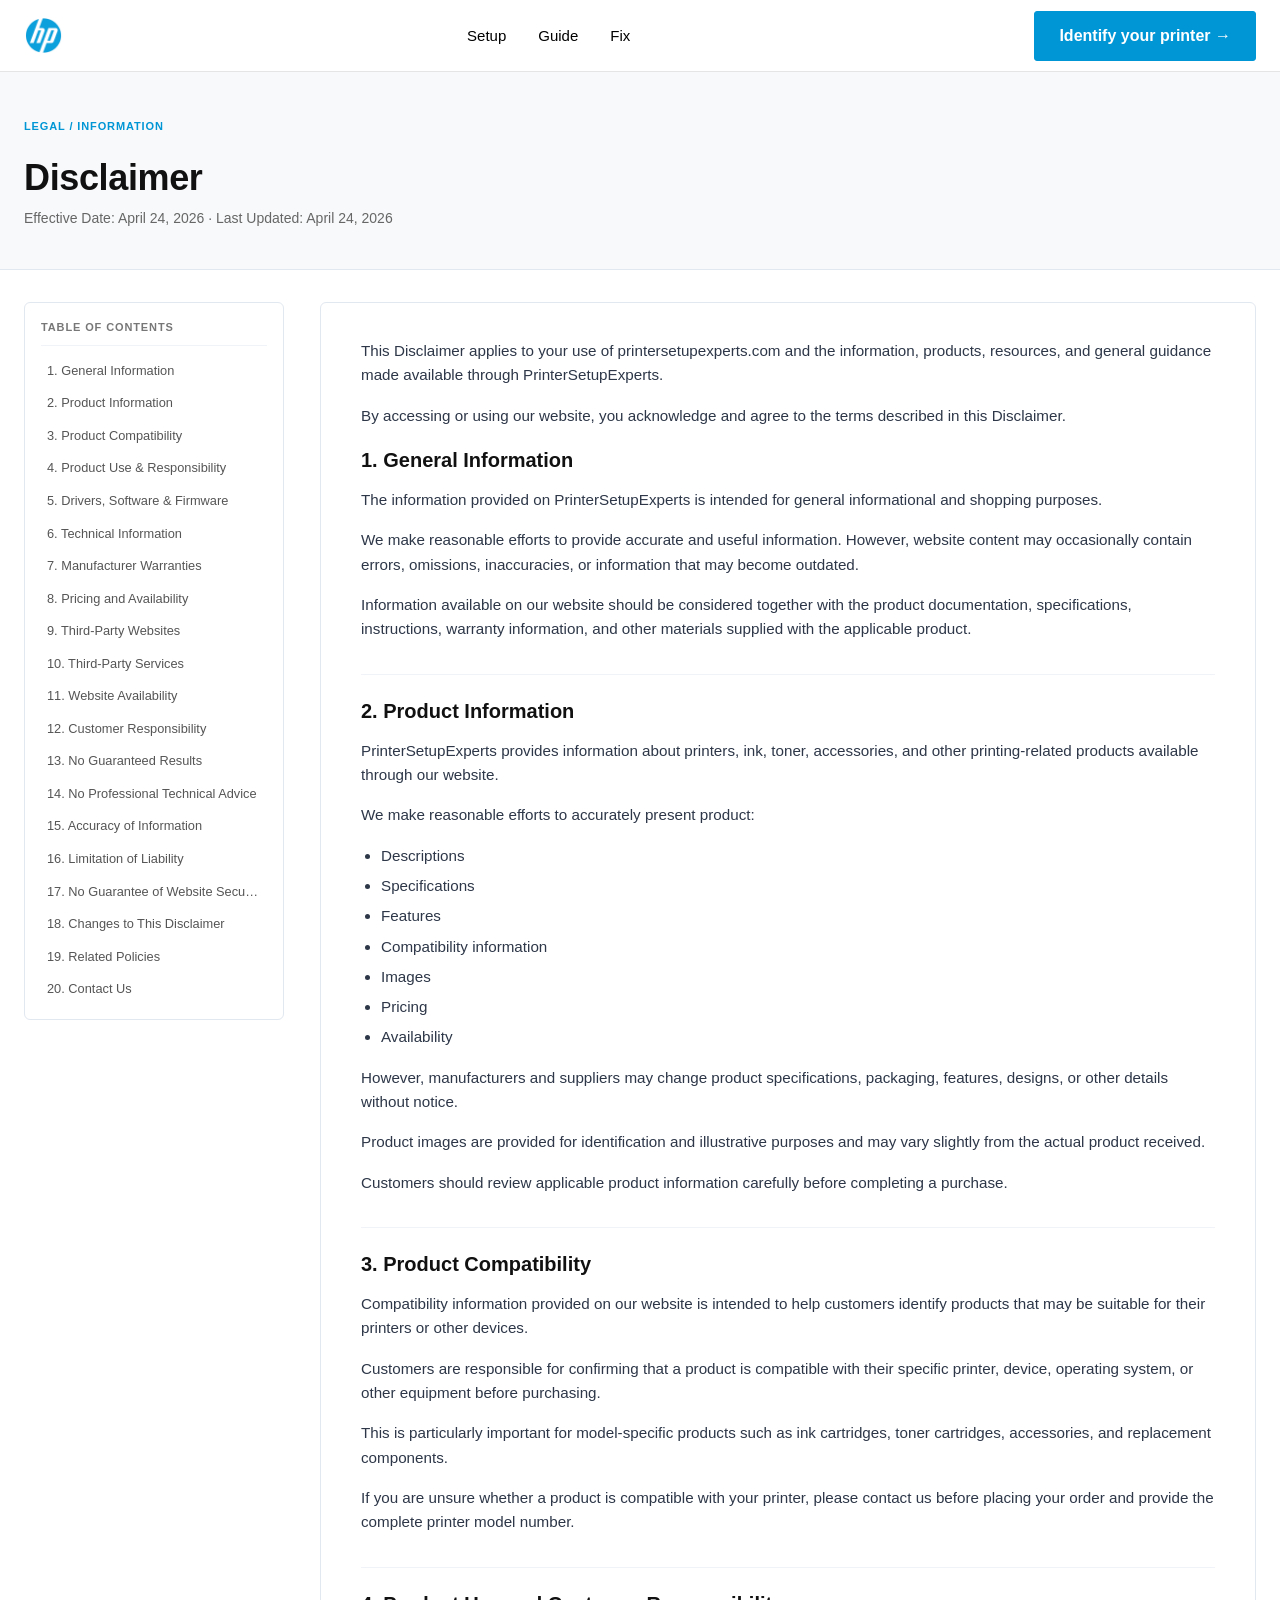
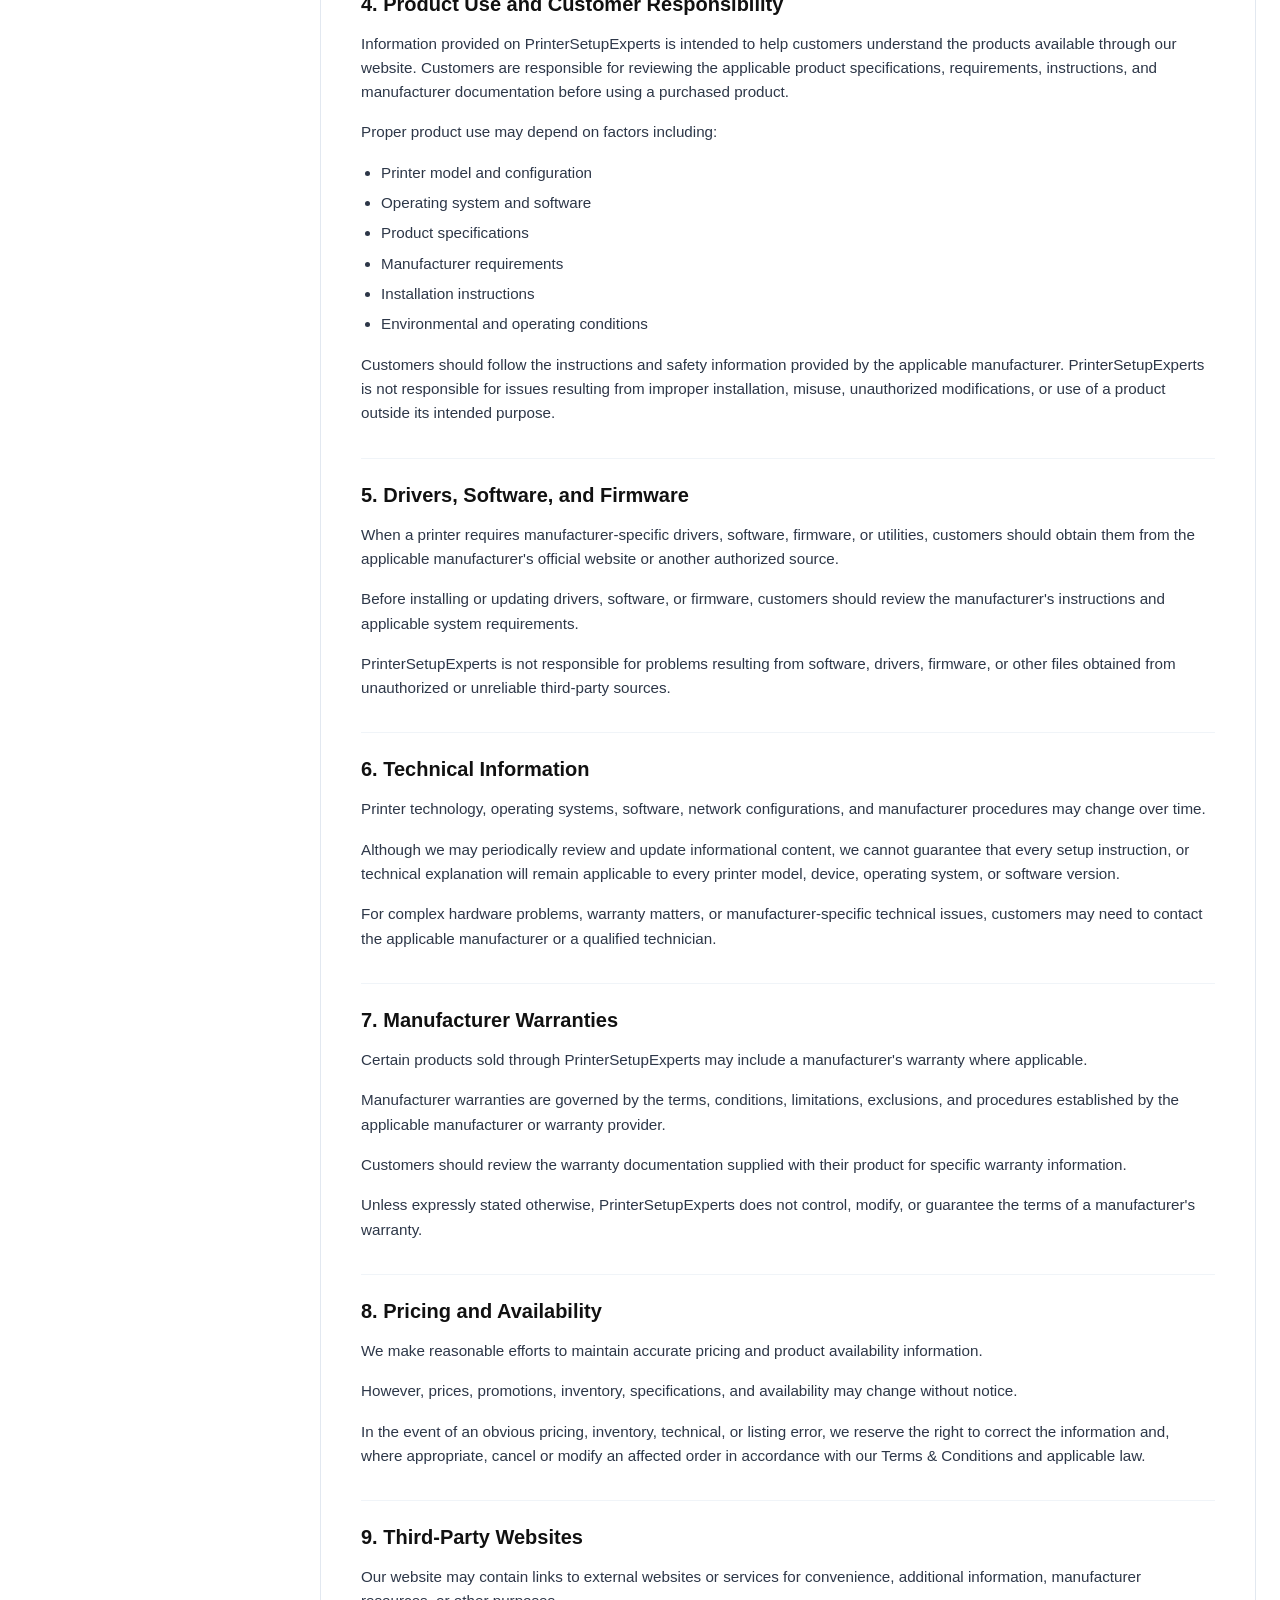
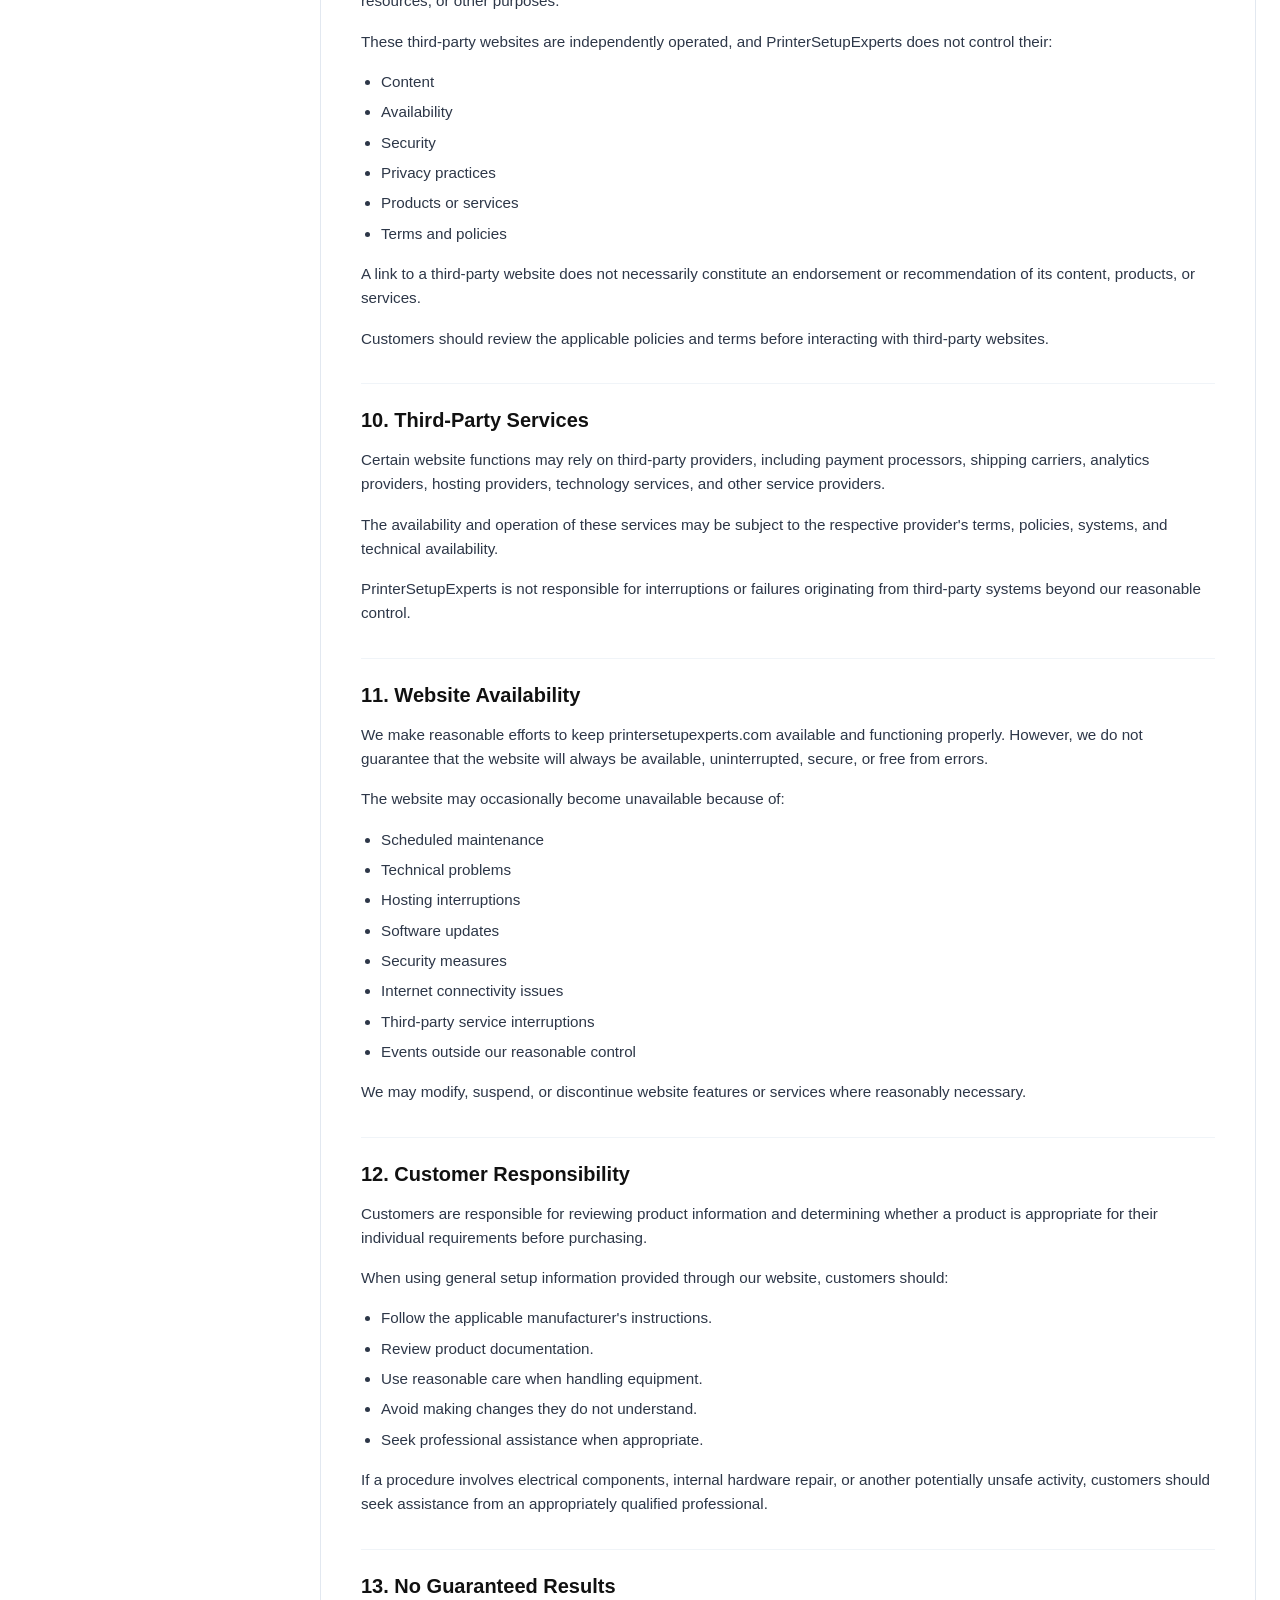
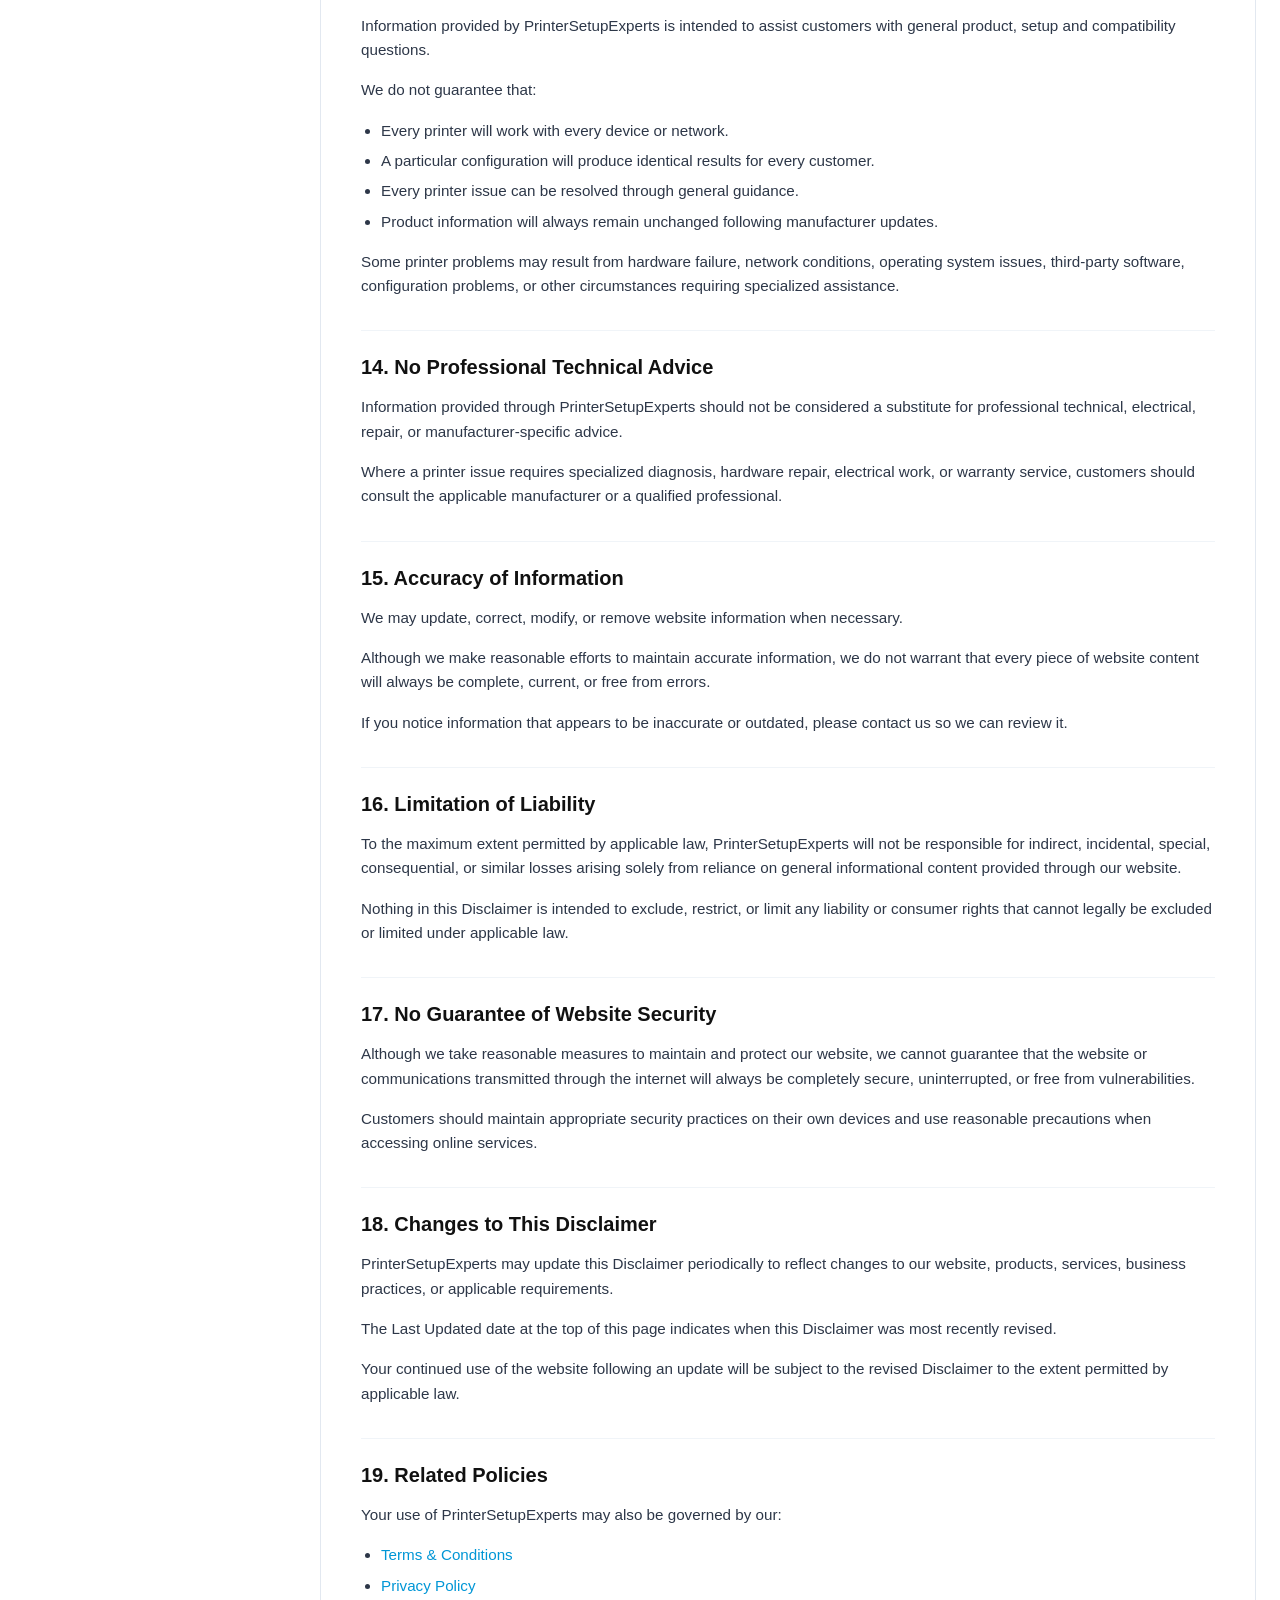
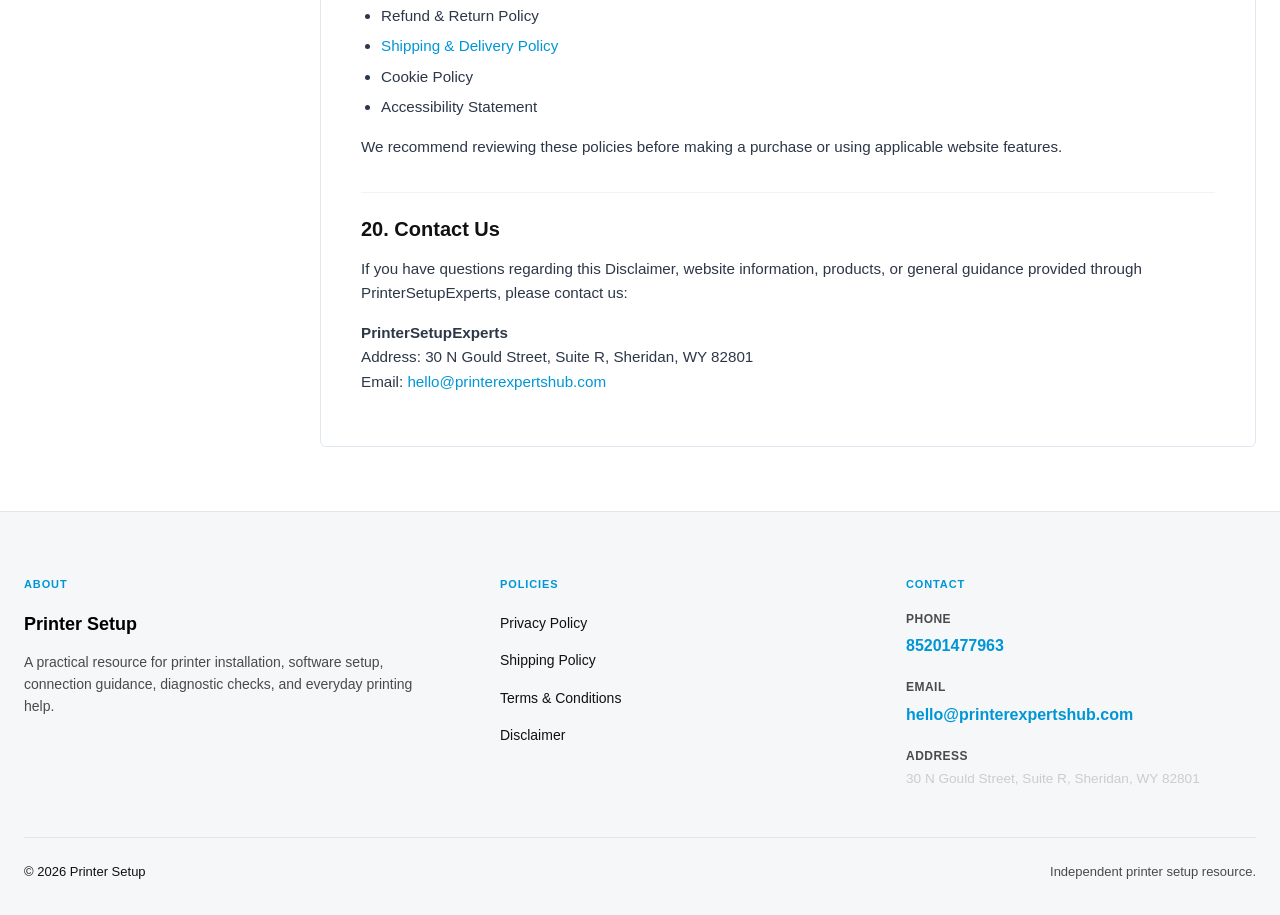
==== disclaimer.html @ cdb3236e "Update website pages and UI" ====
<!DOCTYPE html>
<html lang="en">
<head>
  <meta charset="UTF-8">
  <meta name="viewport" content="width=device-width, initial-scale=1.0">
  <title>Disclaimer | Printer Setup</title>
  <meta name="description" content="Disclaimer for PrinterSetupExperts. Information, products, resources, and general guidance terms.">
  <meta name="robots" content="index, follow">
  <!-- Favicon -->
  <link rel="icon" type="image/svg+xml" href="assets/favicon/printer-favicon.svg">
  <link rel="icon" type="image/png" sizes="32x32" href="assets/favicon/printer-favicon-32.png">
  <link rel="apple-touch-icon" sizes="180x180" href="assets/favicon/printer-favicon-180.png">
  <link rel="stylesheet" href="css/style.css">
  <style>
    .policy-layout-grid {
      display: grid;
      grid-template-columns: 260px 1fr;
      gap: 36px;
      align-items: start;
      padding: 32px 0 64px 0;
    }
    .policy-sidebar {
      position: sticky;
      top: 90px;
      background: #FFFFFF;
      border: 1px solid #E2E8F0;
      border-radius: 6px;
      padding: 16px;
      max-height: calc(100vh - 120px);
      overflow-y: auto;
    }
    .toc-title {
      font-size: 11px;
      font-weight: 700;
      letter-spacing: 0.08em;
      text-transform: uppercase;
      color: #777777;
      margin: 0 0 12px 0;
      padding-bottom: 8px;
      border-bottom: 1px solid #F0F4F8;
    }
    .toc-list {
      list-style: none;
      padding: 0;
      margin: 0;
      display: flex;
      flex-direction: column;
      gap: 6px;
    }
    .toc-link {
      font-size: 0.8rem;
      color: #555555;
      text-decoration: none;
      display: block;
      padding: 4px 6px;
      border-radius: 4px;
      transition: all 0.2s ease;
      white-space: nowrap;
      overflow: hidden;
      text-overflow: ellipsis;
    }
    .toc-link:hover {
      color: var(--color-blue);
      background: #F7F9FA;
    }
    .policy-content-body {
      background: #FFFFFF;
      border: 1px solid #E2E8F0;
      border-radius: 6px;
      padding: 36px 40px;
      line-height: 1.6;
      color: #2D3748;
    }
    .policy-content-body h2 {
      font-size: 1.25rem;
      font-weight: 700;
      color: #111111;
      margin: 32px 0 12px 0;
      padding-top: 20px;
      border-top: 1px solid #F0F4F8;
    }
    .policy-content-body h2:first-of-type {
      margin-top: 0;
      padding-top: 0;
      border-top: none;
    }
    .policy-content-body p {
      margin: 0 0 16px 0;
      font-size: 0.95rem;
    }
    .policy-content-body ul {
      margin: 0 0 16px 0;
      padding-left: 20px;
    }
    .policy-content-body li {
      margin-bottom: 6px;
      font-size: 0.95rem;
    }
    @media (max-width: 860px) {
      .policy-layout-grid {
        grid-template-columns: 1fr;
      }
      .policy-sidebar {
        display: none;
      }
      .policy-content-body {
        padding: 24px;
      }
    }
  </style>
</head>
<body>

  <!-- GLOBAL HEADER -->
  <header class="site-header" id="site-header">
    <div class="container header-container">
      <a href="index.html" class="brand-logo" aria-label="Printer Setup Portal Home">
        <img src="assets/logo.png" alt="Printer Setup Logo" class="brand-logo-img">
      </a>

      <nav class="nav-desktop" aria-label="Primary Navigation">
        <a href="identify-printer.html" class="nav-link">Setup</a>
        <a href="index.html#setup-guide" class="nav-link">Guide</a>
        <a href="index.html#fix-guide" class="nav-link">Fix</a>
      </nav>

      <div class="header-actions">
        <a href="identify-printer.html" class="btn btn-primary header-cta-desktop">Identify your printer &rarr;</a>
        <button class="mobile-toggle" aria-label="Toggle Navigation Menu" aria-expanded="false" aria-controls="mobile-nav-menu">
          <svg width="24" height="24" viewBox="0 0 24 24" fill="none" stroke="currentColor" stroke-width="2" stroke-linecap="round" stroke-linejoin="round">
            <line x1="3" y1="12" x2="21" y2="12"></line>
            <line x1="3" y1="6" x2="21" y2="6"></line>
            <line x1="3" y1="18" x2="21" y2="18"></line>
          </svg>
        </button>
      </div>
    </div>

    <div class="mobile-nav" id="mobile-nav-menu">
      <a href="identify-printer.html" class="nav-link">Setup</a>
      <a href="index.html#setup-guide" class="nav-link">Guide</a>
      <a href="index.html#fix-guide" class="nav-link">Fix</a>
      <a href="identify-printer.html" class="btn btn-primary btn-full" style="margin-top: 1rem;">Identify your printer &rarr;</a>
    </div>
  </header>

  <main>
    <section class="policy-hero-section" style="background: #F7F9FA; padding: 40px 0; border-bottom: 1px solid #E2E8F0;">
      <div class="container">
        <span class="policy-eyebrow" style="font-size: 11px; font-weight: 700; letter-spacing: 0.08em; color: var(--color-blue); text-transform: uppercase;">LEGAL / INFORMATION</span>
        <h1 class="policy-page-title" style="font-size: 2.25rem; font-weight: 700; color: #111111; margin: 8px 0;">Disclaimer</h1>
        <div style="font-size: 0.875rem; color: #666666;">
          <span>Effective Date: April 24, 2026</span> &middot; <span>Last Updated: April 24, 2026</span>
        </div>
      </div>
    </section>

    <div class="container policy-layout-grid">
      
      <!-- TABLE OF CONTENTS -->
      <aside class="policy-sidebar">
        <div class="toc-title">Table of Contents</div>
        <ul class="toc-list">
          <li><a href="#section-1" class="toc-link">1. General Information</a></li>
          <li><a href="#section-2" class="toc-link">2. Product Information</a></li>
          <li><a href="#section-3" class="toc-link">3. Product Compatibility</a></li>
          <li><a href="#section-4" class="toc-link">4. Product Use &amp; Responsibility</a></li>
          <li><a href="#section-5" class="toc-link">5. Drivers, Software &amp; Firmware</a></li>
          <li><a href="#section-6" class="toc-link">6. Technical Information</a></li>
          <li><a href="#section-7" class="toc-link">7. Manufacturer Warranties</a></li>
          <li><a href="#section-8" class="toc-link">8. Pricing and Availability</a></li>
          <li><a href="#section-9" class="toc-link">9. Third-Party Websites</a></li>
          <li><a href="#section-10" class="toc-link">10. Third-Party Services</a></li>
          <li><a href="#section-11" class="toc-link">11. Website Availability</a></li>
          <li><a href="#section-12" class="toc-link">12. Customer Responsibility</a></li>
          <li><a href="#section-13" class="toc-link">13. No Guaranteed Results</a></li>
          <li><a href="#section-14" class="toc-link">14. No Professional Technical Advice</a></li>
          <li><a href="#section-15" class="toc-link">15. Accuracy of Information</a></li>
          <li><a href="#section-16" class="toc-link">16. Limitation of Liability</a></li>
          <li><a href="#section-17" class="toc-link">17. No Guarantee of Website Security</a></li>
          <li><a href="#section-18" class="toc-link">18. Changes to This Disclaimer</a></li>
          <li><a href="#section-19" class="toc-link">19. Related Policies</a></li>
          <li><a href="#section-20" class="toc-link">20. Contact Us</a></li>
        </ul>
      </aside>

      <!-- POLICY CONTENT BODY -->
      <article class="policy-content-body">
        
        <p>This Disclaimer applies to your use of printersetupexperts.com and the information, products, resources, and general guidance made available through PrinterSetupExperts.</p>
        <p>By accessing or using our website, you acknowledge and agree to the terms described in this Disclaimer.</p>

        <h2 id="section-1">1. General Information</h2>
        <p>The information provided on PrinterSetupExperts is intended for general informational and shopping purposes.</p>
        <p>We make reasonable efforts to provide accurate and useful information. However, website content may occasionally contain errors, omissions, inaccuracies, or information that may become outdated.</p>
        <p>Information available on our website should be considered together with the product documentation, specifications, instructions, warranty information, and other materials supplied with the applicable product.</p>

        <h2 id="section-2">2. Product Information</h2>
        <p>PrinterSetupExperts provides information about printers, ink, toner, accessories, and other printing-related products available through our website.</p>
        <p>We make reasonable efforts to accurately present product:</p>
        <ul>
          <li>Descriptions</li>
          <li>Specifications</li>
          <li>Features</li>
          <li>Compatibility information</li>
          <li>Images</li>
          <li>Pricing</li>
          <li>Availability</li>
        </ul>
        <p>However, manufacturers and suppliers may change product specifications, packaging, features, designs, or other details without notice.</p>
        <p>Product images are provided for identification and illustrative purposes and may vary slightly from the actual product received.</p>
        <p>Customers should review applicable product information carefully before completing a purchase.</p>

        <h2 id="section-3">3. Product Compatibility</h2>
        <p>Compatibility information provided on our website is intended to help customers identify products that may be suitable for their printers or other devices.</p>
        <p>Customers are responsible for confirming that a product is compatible with their specific printer, device, operating system, or other equipment before purchasing.</p>
        <p>This is particularly important for model-specific products such as ink cartridges, toner cartridges, accessories, and replacement components.</p>
        <p>If you are unsure whether a product is compatible with your printer, please contact us before placing your order and provide the complete printer model number.</p>

        <h2 id="section-4">4. Product Use and Customer Responsibility</h2>
        <p>Information provided on PrinterSetupExperts is intended to help customers understand the products available through our website. Customers are responsible for reviewing the applicable product specifications, requirements, instructions, and manufacturer documentation before using a purchased product.</p>
        <p>Proper product use may depend on factors including:</p>
        <ul>
          <li>Printer model and configuration</li>
          <li>Operating system and software</li>
          <li>Product specifications</li>
          <li>Manufacturer requirements</li>
          <li>Installation instructions</li>
          <li>Environmental and operating conditions</li>
        </ul>
        <p>Customers should follow the instructions and safety information provided by the applicable manufacturer. PrinterSetupExperts is not responsible for issues resulting from improper installation, misuse, unauthorized modifications, or use of a product outside its intended purpose.</p>

        <h2 id="section-5">5. Drivers, Software, and Firmware</h2>
        <p>When a printer requires manufacturer-specific drivers, software, firmware, or utilities, customers should obtain them from the applicable manufacturer's official website or another authorized source.</p>
        <p>Before installing or updating drivers, software, or firmware, customers should review the manufacturer's instructions and applicable system requirements.</p>
        <p>PrinterSetupExperts is not responsible for problems resulting from software, drivers, firmware, or other files obtained from unauthorized or unreliable third-party sources.</p>

        <h2 id="section-6">6. Technical Information</h2>
        <p>Printer technology, operating systems, software, network configurations, and manufacturer procedures may change over time.</p>
        <p>Although we may periodically review and update informational content, we cannot guarantee that every setup instruction, or technical explanation will remain applicable to every printer model, device, operating system, or software version.</p>
        <p>For complex hardware problems, warranty matters, or manufacturer-specific technical issues, customers may need to contact the applicable manufacturer or a qualified technician.</p>

        <h2 id="section-7">7. Manufacturer Warranties</h2>
        <p>Certain products sold through PrinterSetupExperts may include a manufacturer's warranty where applicable.</p>
        <p>Manufacturer warranties are governed by the terms, conditions, limitations, exclusions, and procedures established by the applicable manufacturer or warranty provider.</p>
        <p>Customers should review the warranty documentation supplied with their product for specific warranty information.</p>
        <p>Unless expressly stated otherwise, PrinterSetupExperts does not control, modify, or guarantee the terms of a manufacturer's warranty.</p>

        <h2 id="section-8">8. Pricing and Availability</h2>
        <p>We make reasonable efforts to maintain accurate pricing and product availability information.</p>
        <p>However, prices, promotions, inventory, specifications, and availability may change without notice.</p>
        <p>In the event of an obvious pricing, inventory, technical, or listing error, we reserve the right to correct the information and, where appropriate, cancel or modify an affected order in accordance with our Terms &amp; Conditions and applicable law.</p>

        <h2 id="section-9">9. Third-Party Websites</h2>
        <p>Our website may contain links to external websites or services for convenience, additional information, manufacturer resources, or other purposes.</p>
        <p>These third-party websites are independently operated, and PrinterSetupExperts does not control their:</p>
        <ul>
          <li>Content</li>
          <li>Availability</li>
          <li>Security</li>
          <li>Privacy practices</li>
          <li>Products or services</li>
          <li>Terms and policies</li>
        </ul>
        <p>A link to a third-party website does not necessarily constitute an endorsement or recommendation of its content, products, or services.</p>
        <p>Customers should review the applicable policies and terms before interacting with third-party websites.</p>

        <h2 id="section-10">10. Third-Party Services</h2>
        <p>Certain website functions may rely on third-party providers, including payment processors, shipping carriers, analytics providers, hosting providers, technology services, and other service providers.</p>
        <p>The availability and operation of these services may be subject to the respective provider's terms, policies, systems, and technical availability.</p>
        <p>PrinterSetupExperts is not responsible for interruptions or failures originating from third-party systems beyond our reasonable control.</p>

        <h2 id="section-11">11. Website Availability</h2>
        <p>We make reasonable efforts to keep printersetupexperts.com available and functioning properly. However, we do not guarantee that the website will always be available, uninterrupted, secure, or free from errors.</p>
        <p>The website may occasionally become unavailable because of:</p>
        <ul>
          <li>Scheduled maintenance</li>
          <li>Technical problems</li>
          <li>Hosting interruptions</li>
          <li>Software updates</li>
          <li>Security measures</li>
          <li>Internet connectivity issues</li>
          <li>Third-party service interruptions</li>
          <li>Events outside our reasonable control</li>
        </ul>
        <p>We may modify, suspend, or discontinue website features or services where reasonably necessary.</p>

        <h2 id="section-12">12. Customer Responsibility</h2>
        <p>Customers are responsible for reviewing product information and determining whether a product is appropriate for their individual requirements before purchasing.</p>
        <p>When using general setup information provided through our website, customers should:</p>
        <ul>
          <li>Follow the applicable manufacturer's instructions.</li>
          <li>Review product documentation.</li>
          <li>Use reasonable care when handling equipment.</li>
          <li>Avoid making changes they do not understand.</li>
          <li>Seek professional assistance when appropriate.</li>
        </ul>
        <p>If a procedure involves electrical components, internal hardware repair, or another potentially unsafe activity, customers should seek assistance from an appropriately qualified professional.</p>

        <h2 id="section-13">13. No Guaranteed Results</h2>
        <p>Information provided by PrinterSetupExperts is intended to assist customers with general product, setup and compatibility questions.</p>
        <p>We do not guarantee that:</p>
        <ul>
          <li>Every printer will work with every device or network.</li>
          <li>A particular configuration will produce identical results for every customer.</li>
          <li>Every printer issue can be resolved through general guidance.</li>
          <li>Product information will always remain unchanged following manufacturer updates.</li>
        </ul>
        <p>Some printer problems may result from hardware failure, network conditions, operating system issues, third-party software, configuration problems, or other circumstances requiring specialized assistance.</p>

        <h2 id="section-14">14. No Professional Technical Advice</h2>
        <p>Information provided through PrinterSetupExperts should not be considered a substitute for professional technical, electrical, repair, or manufacturer-specific advice.</p>
        <p>Where a printer issue requires specialized diagnosis, hardware repair, electrical work, or warranty service, customers should consult the applicable manufacturer or a qualified professional.</p>

        <h2 id="section-15">15. Accuracy of Information</h2>
        <p>We may update, correct, modify, or remove website information when necessary.</p>
        <p>Although we make reasonable efforts to maintain accurate information, we do not warrant that every piece of website content will always be complete, current, or free from errors.</p>
        <p>If you notice information that appears to be inaccurate or outdated, please contact us so we can review it.</p>

        <h2 id="section-16">16. Limitation of Liability</h2>
        <p>To the maximum extent permitted by applicable law, PrinterSetupExperts will not be responsible for indirect, incidental, special, consequential, or similar losses arising solely from reliance on general informational content provided through our website.</p>
        <p>Nothing in this Disclaimer is intended to exclude, restrict, or limit any liability or consumer rights that cannot legally be excluded or limited under applicable law.</p>

        <h2 id="section-17">17. No Guarantee of Website Security</h2>
        <p>Although we take reasonable measures to maintain and protect our website, we cannot guarantee that the website or communications transmitted through the internet will always be completely secure, uninterrupted, or free from vulnerabilities.</p>
        <p>Customers should maintain appropriate security practices on their own devices and use reasonable precautions when accessing online services.</p>

        <h2 id="section-18">18. Changes to This Disclaimer</h2>
        <p>PrinterSetupExperts may update this Disclaimer periodically to reflect changes to our website, products, services, business practices, or applicable requirements.</p>
        <p>The Last Updated date at the top of this page indicates when this Disclaimer was most recently revised.</p>
        <p>Your continued use of the website following an update will be subject to the revised Disclaimer to the extent permitted by applicable law.</p>

        <h2 id="section-19">19. Related Policies</h2>
        <p>Your use of PrinterSetupExperts may also be governed by our:</p>
        <ul>
          <li><a href="terms-and-conditions.html">Terms &amp; Conditions</a></li>
          <li><a href="privacy-policy.html">Privacy Policy</a></li>
          <li>Refund &amp; Return Policy</li>
          <li><a href="shipping-policy.html">Shipping &amp; Delivery Policy</a></li>
          <li>Cookie Policy</li>
          <li>Accessibility Statement</li>
        </ul>
        <p>We recommend reviewing these policies before making a purchase or using applicable website features.</p>

        <h2 id="section-20">20. Contact Us</h2>
        <p>If you have questions regarding this Disclaimer, website information, products, or general guidance provided through PrinterSetupExperts, please contact us:</p>
        <p>
          <strong>PrinterSetupExperts</strong><br>
          Address: 30 N Gould Street, Suite R, Sheridan, WY 82801<br>
          Email: <a href="mailto:hello@printerexpertshub.com" style="color: var(--color-blue);">hello@printerexpertshub.com</a>
        </p>

      </article>

    </div>
  </main>

  <!-- SITE FOOTER -->
  <footer class="site-footer">
    <div class="container">
      <div class="footer-columns-grid">
        <div class="footer-col">
          <span class="footer-col-eyebrow">ABOUT</span>
          <h3 class="footer-col-title">Printer Setup</h3>
          <p class="footer-about-text">A practical resource for printer installation, software setup, connection guidance, diagnostic checks, and everyday printing help.</p>
        </div>

        <div class="footer-col">
          <span class="footer-col-eyebrow">POLICIES</span>
          <ul class="footer-links-list">
            <li><a href="privacy-policy.html">Privacy Policy</a></li>
            <li><a href="shipping-policy.html">Shipping Policy</a></li>
            <li><a href="terms-and-conditions.html">Terms &amp; Conditions</a></li>
            <li><a href="disclaimer.html">Disclaimer</a></li>
          </ul>
        </div>

        <div class="footer-col">
          <span class="footer-col-eyebrow">CONTACT</span>
          <div class="footer-contact-block">
            <div class="footer-contact-item">
              <span class="contact-label">Phone</span>
              <a href="tel:85201477963" class="contact-value-link">85201477963</a>
            </div>
            <div class="footer-contact-item" style="margin-top: 8px;">
              <span class="contact-label">Email</span>
              <a href="mailto:hello@printerexpertshub.com" class="contact-value-link">hello@printerexpertshub.com</a>
            </div>
            <div class="footer-contact-item" style="margin-top: 8px;">
              <span class="contact-label">Address</span>
              <span class="contact-value-text" style="font-size: 0.85rem; color: #CCCCCC; display: block; line-height: 1.35;">30 N Gould Street, Suite R, Sheridan, WY 82801</span>
            </div>
          </div>
        </div>
      </div>

      <div class="footer-bottom-bar">
        <div class="footer-copy-text">&copy; 2026 Printer Setup</div>
        <div class="footer-meta-text">Independent printer setup resource.</div>
      </div>
    </div>
  </footer>

  <script src="js/site-config.js"></script>
  <script src="js/main.js"></script>
</body>
</html>
---- css/style.css ----
/* ==========================================================================
   HP-INSPIRED PRINTER SETUP EXPERIENCE — GLOBAL STYLESHEET
   Brand Palette: Electric Blue (#0096D6), Black (#000000), White (#FFFFFF), 
   Neutral (#F5F7F8), Text (#111111), Secondary Text (#4A4A4A), Border (#E5E5E5)
   Red Fix Palette: #FFF7F7 Background, #D32F2F Text/Accent, #FEE2E2 Border
   Typography: Forma DJR UI / Helvetica Neue / Arial
   ========================================================================== */

:root {
  /* Brand Palette */
  --color-blue: #0096D6;
  --color-blue-hover: #0077B5;
  --color-black: #000000;
  --color-white: #FFFFFF;
  --color-neutral: #F5F7F8;
  --color-text: #111111;
  --color-text-secondary: #4A4A4A;
  --color-border: #E5E5E5;

  /* Red Fix Accent */
  --color-red-bg: #FFF7F7;
  --color-red-accent: #D32F2F;
  --color-red-border: #FEE2E2;

  /* Spacing Scale */
  --space-4: 4px;
  --space-8: 8px;
  --space-12: 12px;
  --space-16: 16px;
  --space-20: 20px;
  --space-24: 24px;
  --space-32: 32px;
  --space-48: 48px;
  --space-64: 64px;
  --space-80: 80px;
  --space-96: 96px;

  /* Typography Stack */
  --font-family: "Forma DJR UI", "Helvetica Neue", Arial, sans-serif;
  --font-size-xs: 13px;
  --font-size-sm: 15px;
  --font-size-base: 16px;
  --font-size-lg: 18px;
  --font-size-xl: 22px;
  --font-size-2xl: 28px;
  --font-size-3xl: 40px;

  /* Geometry */
  --radius-subtle: 3px;
  --radius-card: 4px;

  /* Transitions */
  --transition-fast: 150ms ease-in-out;
  --transition-normal: 250ms ease-in-out;
}

/* ==========================================================================
   1. GLOBAL RESET & BASE STYLES
   ========================================================================== */

*,
*::before,
*::after {
  box-sizing: border-box;
  margin: 0;
  padding: 0;
}

html {
  width: 100%;
  overflow-x: hidden;
  scroll-behavior: smooth;
  font-family: var(--font-family);
  font-size: 16px;
  line-height: 1.6;
  color: var(--color-text);
  background-color: var(--color-white);
  -webkit-text-size-adjust: 100%;
}

body {
  margin: 0;
  width: 100%;
  min-width: 320px;
  min-height: 100vh;
  display: flex;
  flex-direction: column;
  background-color: var(--color-white);
  overflow-x: hidden;
}

main {
  flex: 1 0 auto;
}

img,
svg,
video {
  max-width: 100%;
  height: auto;
}

img {
  display: block;
}

a {
  color: var(--color-blue);
  text-decoration: none;
  transition: color var(--transition-fast);
}

a:hover {
  color: var(--color-blue-hover);
}

button, input, select, textarea {
  font-family: inherit;
  font-size: inherit;
}

/* ==========================================================================
   2. CONTAINER SYSTEM
   ========================================================================== */

.container {
  width: min(100% - 48px, 1400px);
  margin-inline: auto;
}

@media (max-width: 768px) {
  .container {
    width: min(100% - 32px, 1400px);
  }
}

@media (max-width: 480px) {
  .container {
    width: min(100% - 24px, 1400px);
  }
}

/* ==========================================================================
   3. TYPOGRAPHY & UTILITIES
   ========================================================================== */

.eyebrow {
  display: inline-block;
  font-size: var(--font-size-xs);
  font-weight: 700;
  letter-spacing: 0.08em;
  text-transform: uppercase;
  color: var(--color-blue);
  margin-bottom: 16px;
}

.section-title {
  font-size: clamp(1.8rem, 3.5vw, 3rem);
  font-weight: 500;
  color: var(--color-black);
  letter-spacing: -0.01em;
  line-height: 1.2;
  margin-bottom: 12px;
}

.section-subtitle, .section-desc {
  font-size: var(--font-size-lg);
  color: var(--color-text-secondary);
  line-height: 1.6;
  max-width: 640px;
}

.section-padding {
  padding: 80px 0;
}

.section-header {
  margin-bottom: 48px;
}

/* ==========================================================================
   4. BUTTONS SYSTEM (Rectangular 3px)
   ========================================================================== */

.btn {
  display: inline-flex;
  align-items: center;
  justify-content: center;
  gap: 8px;
  height: 50px;
  padding: 0 24px;
  font-size: var(--font-size-base);
  font-weight: 600;
  border-radius: var(--radius-subtle);
  border: 1px solid transparent;
  cursor: pointer;
  transition: all var(--transition-fast);
  white-space: nowrap;
  user-select: none;
  text-decoration: none;
}

.btn-primary {
  background-color: var(--color-blue);
  color: var(--color-white);
  border-color: var(--color-blue);
}

.btn-primary:hover {
  background-color: var(--color-blue-hover);
  border-color: var(--color-blue-hover);
  color: var(--color-white);
}

.btn-secondary {
  background-color: var(--color-white);
  color: var(--color-black);
  border-color: var(--color-black);
}

.btn-secondary:hover {
  background-color: var(--color-neutral);
}

.btn-full {
  width: 100%;
}

.btn:focus-visible {
  outline: 2px solid var(--color-blue);
  outline-offset: 2px;
}

/* ==========================================================================
   5. HEADER (72px Height)
   ========================================================================== */

.site-header {
  position: sticky;
  top: 0;
  z-index: 1000;
  background-color: var(--color-white);
  border-bottom: 1px solid var(--color-border);
  height: 72px;
}

.header-container {
  display: flex;
  align-items: center;
  justify-content: space-between;
  height: 100%;
}

.brand-logo {
  display: flex;
  align-items: center;
  gap: 12px;
  text-decoration: none;
}

.brand-logo-img {
  height: 36px;
  width: auto;
  object-fit: contain;
}

.nav-desktop {
  display: flex;
  align-items: center;
  gap: 32px;
}

.nav-link {
  font-size: var(--font-size-sm);
  font-weight: 500;
  color: var(--color-black);
  padding: 8px 0;
  transition: color var(--transition-fast);
  text-decoration: none;
}

.nav-link:hover, .nav-link.active {
  color: var(--color-blue);
}

.header-actions {
  display: flex;
  align-items: center;
  gap: 16px;
}

.header-cta-desktop {
  display: inline-flex;
}

.mobile-toggle {
  display: none;
  background: none;
  border: none;
  cursor: pointer;
  color: var(--color-black);
  padding: 8px;
}

.mobile-nav {
  display: none;
  position: absolute;
  top: 72px;
  left: 0;
  right: 0;
  background: var(--color-white);
  border-bottom: 1px solid var(--color-border);
  padding: 24px 32px;
  flex-direction: column;
  gap: 16px;
  box-shadow: 0 10px 25px rgba(0, 0, 0, 0.05);
}

.mobile-nav.is-open {
  display: flex;
}

/* ==========================================================================
   6. HERO SECTION
   ========================================================================== */

.hero-section {
  padding: 80px 0 64px 0;
  background-color: var(--color-white);
  position: relative;
  overflow: hidden;
}

.hero-bg-stripe {
  position: absolute;
  top: -20px;
  right: -40px;
  width: 420px;
  height: 130%;
  background: linear-gradient(110deg, rgba(0, 150, 214, 0.14) 0%, rgba(0, 150, 214, 0.02) 100%);
  transform: rotate(-20deg);
  pointer-events: none;
  z-index: 1;
}

.hero-grid {
  display: grid;
  grid-template-columns: minmax(0, 1fr) minmax(0, 1fr);
  gap: 48px;
  align-items: center;
  position: relative;
  z-index: 2;
}

.hero-content {
  min-width: 0;
}

.hero-title {
  font-size: clamp(2.5rem, 4.5vw, 4.2rem);
  font-weight: 500;
  line-height: 1.1;
  color: var(--color-black);
  margin-bottom: 24px;
  letter-spacing: -0.02em;
}

.hero-desc {
  font-size: var(--font-size-lg);
  color: var(--color-text-secondary);
  line-height: 1.6;
  margin-bottom: 32px;
  max-width: 580px;
}

.hero-actions {
  display: flex;
  align-items: center;
  gap: 16px;
  flex-wrap: wrap;
}

.hero-image-box {
  min-width: 0;
  display: flex;
  align-items: center;
  justify-content: center;
}

.hero-printer-frame {
  width: 100%;
  background: var(--color-neutral);
  border: 1px solid var(--color-border);
  border-radius: var(--radius-card);
  padding: 32px;
  display: flex;
  align-items: center;
  justify-content: center;
  overflow: hidden;
}

.hero-printer-img {
  max-width: 100%;
  height: auto;
  object-fit: contain;
  max-height: 380px;
  filter: drop-shadow(0 15px 30px rgba(0, 0, 0, 0.08));
}

/* ==========================================================================
   7. QUICK NAVIGATION STRIP
   ========================================================================== */

.quick-nav-strip {
  background: var(--color-neutral);
  border-top: 1px solid var(--color-border);
  border-bottom: 1px solid var(--color-border);
  padding: 32px 0;
}

.quick-nav-grid {
  display: grid;
  grid-template-columns: repeat(4, minmax(0, 1fr));
  gap: 24px;
}

.quick-nav-item {
  background: var(--color-white);
  border: 1px solid var(--color-border);
  border-radius: var(--radius-card);
  padding: 24px;
  display: flex;
  align-items: flex-start;
  gap: 16px;
  transition: all var(--transition-fast);
  text-decoration: none;
}

.quick-nav-item:hover {
  border-color: var(--color-blue);
  transform: translateY(-2px);
  box-shadow: 0 6px 16px rgba(0, 150, 214, 0.08);
}

.quick-icon {
  width: 28px;
  height: 28px;
  color: var(--color-blue);
  flex-shrink: 0;
}

.quick-text-box h4 {
  font-size: var(--font-size-base);
  font-weight: 600;
  color: var(--color-black);
  margin-bottom: 4px;
}

.quick-text-box p {
  font-size: var(--font-size-xs);
  color: var(--color-text-secondary);
}

.arrow-link {
  color: var(--color-blue);
  transition: transform var(--transition-fast);
  display: inline-block;
}

.quick-nav-item:hover .arrow-link {
  transform: translateX(4px);
}

/* ==========================================================================
   8. SETUP GUIDE / TIMELINE
   ========================================================================== */

.setup-guide-wrapper {
  position: relative;
  margin-top: 48px;
}

.setup-timeline-line {
  position: absolute;
  top: 40px;
  bottom: 40px;
  left: 50%;
  width: 2px;
  background: var(--color-blue);
  transform: translateX(-50%);
  z-index: 1;
}

.setup-step-row {
  display: grid;
  grid-template-columns: minmax(0, 1fr) minmax(0, 1fr);
  gap: 64px;
  align-items: center;
  margin-bottom: 64px;
  position: relative;
  z-index: 2;
}

.setup-step-row:last-child {
  margin-bottom: 0;
}

.step-dot {
  position: absolute;
  left: 50%;
  top: 50%;
  width: 32px;
  height: 32px;
  background: var(--color-blue);
  color: var(--color-white);
  border: 3px solid var(--color-white);
  border-radius: 50%;
  transform: translate(-50%, -50%);
  display: flex;
  align-items: center;
  justify-content: center;
  font-size: 12px;
  font-weight: 700;
  box-shadow: 0 0 0 2px var(--color-blue);
}

.step-content-box {
  min-width: 0;
}

.step-num-large {
  font-size: 32px;
  font-weight: 700;
  color: var(--color-blue);
  line-height: 1;
  margin-bottom: 12px;
  display: block;
}

.step-heading {
  font-size: var(--font-size-xl);
  font-weight: 600;
  color: var(--color-black);
  margin-bottom: 8px;
}

.step-description {
  font-size: var(--font-size-base);
  color: var(--color-text-secondary);
  line-height: 1.6;
  margin-bottom: 16px;
}

.step-action-link {
  font-size: var(--font-size-sm);
  font-weight: 600;
  color: var(--color-blue);
  display: inline-flex;
  align-items: center;
  gap: 4px;
  text-decoration: none;
}

.step-action-link:hover {
  color: var(--color-blue-hover);
}

.step-image-box {
  min-width: 0;
}

.step-img-crop {
  background: var(--color-neutral);
  border: 1px solid var(--color-border);
  border-radius: var(--radius-card);
  padding: 16px;
  display: flex;
  align-items: center;
  justify-content: center;
  min-height: 280px;
  height: 100%;
  overflow: hidden;
}

.step-img-crop img {
  max-width: 100%;
  max-height: 100%;
  object-fit: contain;
}

/* ==========================================================================
   9. 8-STEP FIX GUIDE (Soft Red Accent Theme)
   ========================================================================== */

.fix-section {
  background-color: var(--color-red-bg);
  border-top: 1px solid var(--color-red-border);
  border-bottom: 1px solid var(--color-red-border);
}

.fix-header-row {
  display: grid;
  grid-template-columns: minmax(0, 1fr) minmax(0, 320px);
  gap: 32px;
  align-items: center;
  margin-bottom: 48px;
}

.fix-eyebrow {
  color: var(--color-red-accent);
}

.fix-header-image {
  display: flex;
  justify-content: flex-end;
}

.fix-img-frame {
  background: var(--color-white);
  border: 1px solid var(--color-red-border);
  border-radius: var(--radius-card);
  padding: 16px;
  display: flex;
  align-items: center;
  justify-content: center;
  max-width: 280px;
}

.fix-img-frame img {
  max-height: 140px;
  object-fit: contain;
}

.trouble-grid-8 {
  display: grid;
  grid-template-columns: repeat(4, minmax(0, 1fr));
  gap: 24px;
}

.trouble-item-card {
  background: var(--color-white);
  border: 1px solid var(--color-red-border);
  border-radius: var(--radius-card);
  padding: 24px;
  display: flex;
  flex-direction: column;
  transition: transform var(--transition-fast), border-color var(--transition-fast);
  cursor: pointer;
}

.trouble-item-card:hover {
  border-color: var(--color-red-accent);
  transform: translateY(-2px);
  box-shadow: 0 4px 12px rgba(211, 47, 47, 0.08);
}

.trouble-card-top {
  display: flex;
  align-items: center;
  justify-content: space-between;
  margin-bottom: 16px;
}

.trouble-num {
  font-size: 18px;
  font-weight: 700;
  color: var(--color-red-accent);
}

.trouble-icon-red {
  width: 24px;
  height: 24px;
  color: var(--color-red-accent);
  flex-shrink: 0;
}

.trouble-item-title {
  font-size: var(--font-size-base);
  font-weight: 600;
  color: var(--color-black);
  margin-bottom: 8px;
}

.trouble-item-desc {
  font-size: var(--font-size-xs);
  color: var(--color-text-secondary);
  line-height: 1.5;
}

/* ==========================================================================
   10. INSTALLATION SECTION
   ========================================================================== */

.install-section-grid {
  display: grid;
  grid-template-columns: minmax(0, 1fr) minmax(0, 1fr);
  gap: 64px;
  align-items: center;
}

.install-visual-box {
  min-width: 0;
}

.install-printer-frame {
  background: var(--color-neutral);
  border: 1px solid var(--color-border);
  border-radius: var(--radius-card);
  padding: 32px;
  display: flex;
  align-items: center;
  justify-content: center;
}

.install-printer-frame img {
  max-width: 100%;
  max-height: 320px;
  object-fit: contain;
}

.install-steps-list {
  display: flex;
  flex-direction: column;
  gap: 24px;
  margin-bottom: 32px;
}

.install-step-item {
  display: flex;
  align-items: flex-start;
  gap: 16px;
}

.install-circle-num {
  width: 36px;
  height: 36px;
  background: var(--color-blue);
  color: var(--color-white);
  border-radius: 50%;
  display: flex;
  align-items: center;
  justify-content: center;
  font-weight: 700;
  font-size: 14px;
  flex-shrink: 0;
}

.install-step-info h4 {
  font-size: var(--font-size-base);
  font-weight: 600;
  color: var(--color-black);
  margin-bottom: 4px;
}

.install-step-info p {
  font-size: var(--font-size-sm);
  color: var(--color-text-secondary);
  line-height: 1.5;
}

.install-actions-flex {
  display: flex;
  align-items: center;
  gap: 16px;
  flex-wrap: wrap;
}

/* ==========================================================================
   11. HELP / CONTACT SECTION
   ========================================================================== */

.setup-detail-card {
  background: var(--color-neutral);
  border: 1px solid var(--color-border);
  border-radius: var(--radius-card);
  padding: 20px;
  margin: 16px 0;
}

.setup-detail-card h4 {
  font-size: var(--font-size-sm);
  font-weight: 700;
  color: var(--color-black);
  margin-bottom: 10px;
}

.detail-bullets {
  list-style-type: square;
  padding-left: 20px;
  display: flex;
  flex-direction: column;
  gap: 8px;
}

.detail-bullets li {
  font-size: var(--font-size-sm);
  color: var(--color-text-secondary);
  line-height: 1.5;
}

.os-guides-grid {
  display: grid;
  grid-template-columns: repeat(3, minmax(0, 1fr));
  gap: 32px;
  margin-top: 32px;
}

.os-card {
  background: var(--color-white);
  border: 1px solid var(--color-border);
  border-radius: var(--radius-card);
  padding: 32px;
  display: flex;
  flex-direction: column;
}

.os-card-header {
  display: flex;
  align-items: center;
  gap: 12px;
  margin-bottom: 20px;
}

.os-icon {
  width: 28px;
  height: 28px;
  color: var(--color-blue);
  flex-shrink: 0;
}

.os-card-header h3 {
  font-size: var(--font-size-base);
  font-weight: 700;
  color: var(--color-black);
}

.os-steps-list {
  padding-left: 20px;
  display: flex;
  flex-direction: column;
  gap: 12px;
}

.os-steps-list li {
  font-size: var(--font-size-sm);
  color: var(--color-text-secondary);
  line-height: 1.5;
}

/* ==========================================================================
   12. KNOWLEDGE BASE & FAQ REDESIGN
   ========================================================================== */

.faq-knowledge-section {
  background-color: var(--color-white);
}

.faq-main-header {
  max-width: 720px;
  margin-bottom: 56px;
}

.faq-groups-wrapper {
  display: flex;
  flex-direction: column;
  gap: 64px;
}

.faq-group-block {
  padding-bottom: 16px;
}

.faq-group-grid {
  display: grid;
  grid-template-columns: 320px 1fr;
  gap: 56px;
  align-items: start;
}

.faq-group-grid.group-grid-reversed {
  grid-template-columns: 1fr 320px;
}

@media (min-width: 993px) {
  .faq-group-grid.group-grid-reversed .col-faqs {
    order: 1;
  }
  .faq-group-grid.group-grid-reversed .col-panel {
    order: 2;
  }
}

/* Category Intro Panel */
.faq-category-panel {
  background-color: var(--color-neutral);
  border: 1px solid var(--color-border);
  border-radius: var(--radius-card);
  padding: 36px 32px;
  position: sticky;
  top: 96px;
  display: flex;
  flex-direction: column;
  align-items: flex-start;
}

.panel-badge-range {
  font-size: 13px;
  font-weight: 700;
  letter-spacing: 0.06em;
  color: var(--color-blue);
  background: rgba(0, 150, 214, 0.08);
  padding: 4px 10px;
  border-radius: 2px;
  margin-bottom: 20px;
  display: inline-block;
  font-variant-numeric: tabular-nums;
}

.panel-eyebrow {
  font-size: 12px;
  font-weight: 700;
  letter-spacing: 0.08em;
  text-transform: uppercase;
  color: var(--color-text-secondary);
  margin-bottom: 8px;
}

.panel-title {
  font-size: 22px;
  font-weight: 600;
  color: var(--color-black);
  line-height: 1.3;
  margin-bottom: 12px;
}

.panel-desc {
  font-size: 15px;
  color: var(--color-text-secondary);
  line-height: 1.6;
  margin-bottom: 24px;
}

.panel-accent-line {
  width: 44px;
  height: 3px;
  background-color: var(--color-blue);
  border-radius: 2px;
}

/* Accordion Rows List */
.faq-items-list {
  display: flex;
  flex-direction: column;
  border-top: 1px solid var(--color-border);
}

.faq-accordion-item {
  border-bottom: 1px solid var(--color-border);
  background-color: var(--color-white);
  border-left: 3px solid transparent;
  transition: border-color var(--transition-fast), background-color var(--transition-fast);
}

.faq-accordion-item.is-open {
  border-left-color: var(--color-blue);
  background-color: #FAFDFE;
}

.faq-accordion-header {
  width: 100%;
  display: grid;
  grid-template-columns: 28px 1fr auto;
  align-items: center;
  gap: 16px;
  padding: 20px 16px;
  background: none;
  border: none;
  text-align: left;
  cursor: pointer;
  outline: none;
  transition: background-color var(--transition-fast);
}

.faq-accordion-header:hover {
  background-color: var(--color-neutral);
}

.faq-accordion-header:focus-visible {
  outline: 2px solid var(--color-blue);
  outline-offset: -2px;
}

.faq-num {
  font-size: 14px;
  font-weight: 700;
  color: var(--color-blue);
  font-variant-numeric: tabular-nums;
  opacity: 0.9;
}

.faq-question-text {
  font-size: 16px;
  font-weight: 600;
  color: var(--color-text);
  line-height: 1.45;
  transition: color var(--transition-fast);
}

.faq-accordion-item.is-open .faq-question-text {
  color: var(--color-blue);
}

.faq-toggle-btn {
  display: flex;
  align-items: center;
  justify-content: center;
  width: 28px;
  height: 28px;
  border-radius: 50%;
  background: var(--color-neutral);
  color: var(--color-blue);
  font-size: 18px;
  font-weight: 600;
  line-height: 1;
  transition: background-color var(--transition-fast), color var(--transition-fast);
  flex-shrink: 0;
}

.faq-toggle-btn::before {
  content: "+";
}

.faq-accordion-item.is-open .faq-toggle-btn {
  background-color: var(--color-blue);
  color: var(--color-white);
}

.faq-accordion-item.is-open .faq-toggle-btn::before {
  content: "−";
}

.faq-accordion-body {
  display: none;
  padding: 0 16px 20px 60px;
}

.faq-accordion-item.is-open .faq-accordion-body {
  display: block;
}

.faq-body-inner p {
  font-size: 15px;
  color: var(--color-text-secondary);
  line-height: 1.65;
  margin: 0;
}

/* Responsive Adjustments */
@media (max-width: 992px) {
  .faq-group-grid,
  .faq-group-grid.group-grid-reversed {
    grid-template-columns: 1fr;
    gap: 32px;
  }

  .faq-group-grid.group-grid-reversed .col-panel {
    order: 1;
  }

  .faq-group-grid.group-grid-reversed .col-faqs {
    order: 2;
  }

  .faq-category-panel {
    position: static;
    padding: 24px 20px;
  }

  .faq-groups-wrapper {
    gap: 48px;
  }
}

@media (max-width: 576px) {
  .faq-accordion-header {
    grid-template-columns: 24px 1fr auto;
    gap: 12px;
    padding: 18px 12px;
  }

  .faq-question-text {
    font-size: 15px;
  }

  .faq-accordion-body {
    padding: 0 12px 18px 48px;
  }
}

.faq-list {
  padding-left: 20px;
  margin-top: 12px;
  display: flex;
  flex-direction: column;
  gap: 8px;
}

.help-section {
  background-color: var(--color-neutral);
  border-top: 1px solid var(--color-border);
  border-bottom: 1px solid var(--color-border);
}

.support-cards-grid {
  display: grid;
  grid-template-columns: repeat(3, minmax(0, 1fr));
  gap: 32px;
}

.support-item-card {
  background: var(--color-white);
  border: 1px solid var(--color-border);
  border-radius: var(--radius-card);
  padding: 32px;
  display: flex;
  flex-direction: column;
  justify-content: space-between;
  transition: all var(--transition-fast);
}

.support-item-card:hover {
  border-color: var(--color-blue);
  transform: translateY(-2px);
  box-shadow: 0 6px 16px rgba(0, 0, 0, 0.04);
}

.support-card-icon {
  width: 32px;
  height: 32px;
  color: var(--color-blue);
  margin-bottom: 16px;
}

.support-card-title {
  font-size: var(--font-size-xl);
  font-weight: 600;
  color: var(--color-black);
  margin-bottom: 8px;
}

.support-card-desc {
  font-size: var(--font-size-sm);
  color: var(--color-text-secondary);
  line-height: 1.5;
  margin-bottom: 24px;
}

.support-card-link {
  font-size: var(--font-size-sm);
  font-weight: 600;
  color: var(--color-blue);
  display: inline-flex;
  align-items: center;
  gap: 4px;
  text-decoration: none;
}

.support-card-link:hover {
  color: var(--color-blue-hover);
}

/* ==========================================================================
   12. CORPORATE FOOTER
   ========================================================================== */

.site-footer {
  background-color: var(--color-black);
  color: #888888;
  padding: 64px 0 32px 0;
  border-top: 1px solid #222222;
  margin-top: auto;
}

.footer-grid {
  display: grid;
  grid-template-columns: 2fr 1fr 1fr 1fr;
  gap: 48px;
  margin-bottom: 48px;
}

.footer-logo-img {
  height: 32px;
  width: auto;
  object-fit: contain;
  margin-bottom: 16px;
}

.footer-brand-desc {
  font-size: var(--font-size-sm);
  color: #888888;
  line-height: 1.6;
  max-width: 360px;
}

.footer-column-title {
  color: var(--color-white);
  font-size: var(--font-size-base);
  font-weight: 600;
  margin-bottom: 16px;
}

.footer-links {
  list-style: none;
  display: flex;
  flex-direction: column;
  gap: 10px;
}

.footer-links a {
  color: #888888;
  font-size: var(--font-size-sm);
  transition: color var(--transition-fast);
  text-decoration: none;
}

.footer-links a:hover {
  color: var(--color-white);
}

.footer-bottom {
  border-top: 1px solid #222222;
  padding-top: 24px;
  display: flex;
  align-items: center;
  justify-content: space-between;
  flex-wrap: wrap;
  gap: 16px;
  font-size: var(--font-size-xs);
  color: #666666;
}

.footer-disclaimer {
  max-width: 720px;
  line-height: 1.5;
}

/* ==========================================================================
   13. IDENTIFY PRINTER PAGE STYLES (Redesigned & Premium)
   ========================================================================== */

.page-context-line {
  font-size: 12px;
  font-weight: 700;
  letter-spacing: 0.08em;
  text-transform: uppercase;
  color: #5F6368;
  margin-bottom: 24px;
}

.context-blue {
  color: #0096D6;
}

.identify-main-section {
  padding-top: 48px;
  padding-bottom: 72px;
}

.identify-split-grid {
  display: grid;
  grid-template-columns: 52% 48%;
  gap: 48px;
  align-items: center;
}

.identify-left-col {
  min-width: 0;
}

.identify-hero-title {
  font-size: clamp(40px, 4vw, 56px);
  font-weight: 500;
  line-height: 1.05;
  color: #111111;
  margin-bottom: 16px;
  letter-spacing: -0.02em;
}

.identify-hero-desc {
  font-size: 17px;
  color: #5F6368;
  line-height: 1.5;
  margin-bottom: 32px;
  max-width: 480px;
}

.identify-form {
  margin-bottom: 24px;
}

.identify-label {
  display: block;
  font-size: 14px;
  font-weight: 600;
  color: #111111;
  margin-bottom: 8px;
}

.identify-input {
  width: 100%;
  height: 56px;
  padding: 0 18px;
  font-size: 16px;
  border: 1px solid #C9CED3;
  border-radius: 3px;
  background: #FFFFFF;
  outline: none;
  transition: border-color 150ms ease, box-shadow 150ms ease;
  margin-bottom: 16px;
  color: #111111;
}

.identify-input:focus {
  border-color: #0096D6;
  box-shadow: 0 0 0 3px rgba(0, 150, 214, 0.12);
}

.identify-input.input-error {
  border-color: #D32F2F;
}

.btn-continue {
  display: inline-flex;
  align-items: center;
  justify-content: center;
  gap: 8px;
  height: 52px;
  width: 180px;
  padding: 0 24px;
  font-size: 16px;
  font-weight: 600;
  background-color: #0096D6;
  color: #FFFFFF;
  border: 1px solid #0096D6;
  border-radius: 3px;
  cursor: pointer;
  transition: background-color 150ms ease;
}

.btn-continue:hover {
  background-color: #0077B5;
  border-color: #0077B5;
}

.try-model-row {
  display: flex;
  align-items: center;
  gap: 10px;
  flex-wrap: wrap;
  font-size: 14px;
  color: #5F6368;
  margin-top: 24px;
  margin-bottom: 16px;
}

.try-model-label {
  font-weight: 600;
  color: #111111;
}

.try-model-links {
  display: flex;
  align-items: center;
  gap: 8px;
  flex-wrap: wrap;
}

.model-link-btn {
  background: none;
  border: none;
  color: #0096D6;
  font-size: 14px;
  font-weight: 500;
  cursor: pointer;
  padding: 0;
  text-decoration: none;
  transition: color 150ms ease;
}

.model-link-btn:hover {
  color: #0077B5;
  text-decoration: underline;
}

.dot-separator {
  color: #C9CED3;
  font-weight: bold;
}

.compact-help-row {
  display: inline-flex;
  align-items: center;
  gap: 8px;
  background: none;
  border: none;
  color: #0096D6;
  font-size: 14px;
  font-weight: 600;
  cursor: pointer;
  padding: 4px 0;
  margin-top: 8px;
  transition: color 150ms ease;
}

.compact-help-row:hover {
  color: #0077B5;
}

.help-info-icon {
  width: 16px;
  height: 16px;
  color: #0096D6;
  flex-shrink: 0;
}

.compact-help-row:hover .help-info-icon {
  color: #0077B5;
}

.help-arrow {
  transition: transform 150ms ease;
}

.compact-help-row:hover .help-arrow {
  transform: translateX(4px);
}

.help-reveal-box {
  display: none;
  margin-top: 12px;
  padding: 16px 20px;
  background: #F7F9FA;
  border: 1px solid #D9DEE2;
  border-radius: 4px;
  font-size: 14px;
  color: #5F6368;
  line-height: 1.6;
}

.help-reveal-box.is-open {
  display: block;
}

/* Product Stage (Right Side) */
.identify-right-col {
  min-width: 0;
}

.product-stage-container {
  position: relative;
  background: #F4F7F8;
  border: 1px solid #E2E8F0;
  border-radius: 6px;
  height: 520px;
  display: flex;
  align-items: center;
  justify-content: center;
  overflow: hidden;
}

.stage-stripe-accent {
  position: absolute;
  top: -40px;
  right: -40px;
  width: 300px;
  height: 140%;
  background: linear-gradient(110deg, rgba(0, 150, 214, 0.12) 0%, rgba(0, 150, 214, 0.01) 100%);
  transform: rotate(-20deg);
  pointer-events: none;
  z-index: 1;
}

.stage-printer-image {
  position: relative;
  z-index: 2;
  max-width: 80%;
  max-height: 80%;
  object-fit: contain;
  filter: drop-shadow(0 12px 24px rgba(0, 0, 0, 0.08));
}

.stage-floor-shadow {
  position: absolute;
  bottom: 40px;
  left: 50%;
  transform: translateX(-50%);
  width: 65%;
  height: 20px;
  background: radial-gradient(ellipse at center, rgba(0, 0, 0, 0.12) 0%, rgba(0, 0, 0, 0) 70%);
  z-index: 1;
  pointer-events: none;
}

/* Left Panel In-Place State System */
.left-panel-state {
  display: none;
}

.left-panel-state.active {
  display: block;
}

/* Loader Panel (In-Place) */
.loader-title {
  font-size: clamp(24px, 2.8vw, 32px);
  font-weight: 500;
  color: #111111;
  margin-bottom: 8px;
  line-height: 1.2;
}

.loader-desc {
  font-size: 15px;
  color: #5F6368;
  margin-bottom: 20px;
}

.loader-bar-bg {
  width: 100%;
  height: 8px;
  background: #F7F9FA;
  border-radius: 4px;
  margin: 20px 0;
  overflow: hidden;
  border: 1px solid #E2E8F0;
}

.loader-bar-fill {
  height: 100%;
  width: 0%;
  background: #0096D6;
  transition: width 0.4s ease;
}

.loader-steps-list {
  display: flex;
  flex-direction: column;
  gap: 12px;
  margin-top: 20px;
}

.loader-step-row {
  display: flex;
  align-items: center;
  gap: 12px;
  font-size: 14px;
  color: #5F6368;
  transition: color 150ms ease;
}

.loader-step-row.active {
  color: #0096D6;
  font-weight: 600;
}

.loader-step-row.done {
  color: #059669;
}

.loader-step-row .step-mark {
  font-weight: 700;
  font-size: 11px;
  color: #5F6368;
  width: 24px;
  height: 24px;
  border-radius: 50%;
  background: #F1F5F9;
  border: 1px solid #E2E8F0;
  display: inline-flex;
  align-items: center;
  justify-content: center;
  flex-shrink: 0;
}

.loader-step-row.active .step-mark {
  background: #0096D6;
  border-color: #0096D6;
  color: #FFFFFF;
}

.loader-step-row.done .step-mark {
  background: #059669;
  border-color: #059669;
  color: #FFFFFF;
}

.step-subtext {
  font-size: 13px;
  color: inherit;
  font-weight: normal;
}

/* Result Panel (In-Place) */
.result-badge {
  display: inline-flex;
  align-items: center;
  gap: 6px;
  background: #ECFDF5;
  color: #059669;
  border: 1px solid #A7F3D0;
  padding: 4px 10px;
  font-size: 11px;
  font-weight: 700;
  border-radius: 3px;
  margin-bottom: 8px;
  text-transform: uppercase;
  letter-spacing: 0.05em;
}

.result-badge.badge-warning {
  background: #FFFBEB;
  color: #D97706;
  border-color: #FDE68A;
}

.result-heading {
  font-size: clamp(26px, 2.5vw, 36px);
  font-weight: 500;
  color: #111111;
  margin-bottom: 4px;
  line-height: 1.1;
}

.section-subtitle-compact {
  font-size: 14px;
  color: #5F6368;
  margin-bottom: 12px;
  line-height: 1.3;
}

/* Compact Result Grid (2 Columns Desktop) */
.compact-result-grid {
  display: grid;
  grid-template-columns: repeat(2, minmax(0, 1fr));
  gap: 10px;
  margin-bottom: 10px;
}

@media (max-width: 640px) {
  .compact-result-grid {
    grid-template-columns: 1fr;
  }
}

.summary-block {
  padding: 10px 14px;
  background: #FFFFFF;
  border: 1px solid #DDE3E7;
  border-radius: 4px;
}

.summary-block-title {
  font-size: 11px;
  font-weight: 700;
  letter-spacing: 0.08em;
  text-transform: uppercase;
  color: #0096D6;
  margin-bottom: 6px;
  border-bottom: 1px solid #E2E8F0;
  padding-bottom: 3px;
}

.block-row {
  display: flex;
  justify-content: space-between;
  align-items: center;
  gap: 8px;
  font-size: 13px;
  padding: 2px 0;
}

.block-row .lbl {
  color: #5F6368;
  font-size: 12px;
}

.block-row .val {
  font-weight: 600;
  color: #111111;
  text-align: right;
  word-break: break-word;
}

.block-row .val.text-blue {
  color: #0096D6;
}

.ip-row {
  display: inline-flex;
  align-items: center;
  gap: 6px;
}

.btn-copy-link {
  appearance: none;
  -webkit-appearance: none;
  background: none;
  border: none;
  color: #0096D6;
  font-size: 11px;
  font-weight: 600;
  cursor: pointer;
  padding: 0 4px;
  text-decoration: underline;
  transition: color 150ms ease;
}

.btn-copy-link:hover {
  color: #0077B5;
}

.btn-text-link {
  appearance: none;
  -webkit-appearance: none;
  background: none;
  border: none;
  color: #0096D6;
  font-size: 13px;
  font-weight: 600;
  cursor: pointer;
  padding: 0;
  text-decoration: none;
  display: inline-flex;
  align-items: center;
  gap: 4px;
  transition: color 150ms ease, transform 150ms ease;
}

.btn-text-link:hover {
  color: #0077B5;
  transform: translateX(2px);
}

/* Horizontal Driver Comparison Strip */
.driver-compare-horizontal {
  display: flex;
  align-items: center;
  gap: 8px;
  background: #F7F9FA;
  border: 1px solid #DDE3E7;
  border-radius: 4px;
  padding: 8px 12px;
  margin-bottom: 8px;
}

@media (max-width: 480px) {
  .driver-compare-horizontal {
    flex-direction: column;
    align-items: stretch;
  }
}

.cmp-box {
  flex: 1 1 0;
  background: #FFFFFF;
  border: 1px solid #E2E8F0;
  border-radius: 3px;
  padding: 6px 10px;
}

.cmp-box.highlight-blue {
  background: #F0F9FF;
  border-color: #0096D6;
}

.cmp-lbl {
  display: block;
  font-size: 9px;
  font-weight: 700;
  letter-spacing: 0.06em;
  color: #5F6368;
  margin-bottom: 2px;
  text-transform: uppercase;
}

.cmp-val {
  font-size: 13px;
  font-weight: 600;
  color: #111111;
}

.cmp-val.text-muted {
  color: #5F6368;
}

.cmp-val.text-blue {
  color: #0096D6;
  font-weight: 700;
}

.cmp-val.text-bold {
  color: #0096D6;
  font-weight: 700;
}

.cmp-arrow {
  font-weight: 700;
  color: #0096D6;
  font-size: 14px;
}

/* Compact Metadata Line */
.compact-meta-line {
  display: flex;
  align-items: center;
  gap: 8px;
  font-size: 12px;
  color: #5F6368;
  margin-bottom: 14px;
  flex-wrap: wrap;
}

.compact-meta-line strong {
  color: #111111;
  font-weight: 600;
}

.compact-meta-line .dot {
  color: #C9CED3;
  font-weight: bold;
}

/* Custom Primary and Secondary Action Buttons */
.btn-primary-action {
  appearance: none;
  -webkit-appearance: none;
  display: inline-flex;
  align-items: center;
  justify-content: center;
  gap: 8px;
  height: 52px;
  padding: 0 28px;
  font-size: 15px;
  font-weight: 600;
  background-color: #0096D6;
  color: #FFFFFF;
  border: none;
  border-radius: 3px;
  cursor: pointer;
  transition: background-color 150ms ease, transform 150ms ease;
  white-space: nowrap;
}

.btn-primary-action:hover {
  background-color: #0077B5;
}

.btn-secondary-action {
  appearance: none;
  -webkit-appearance: none;
  display: inline-flex;
  align-items: center;
  justify-content: center;
  gap: 8px;
  height: 52px;
  padding: 0 24px;
  font-size: 15px;
  font-weight: 600;
  background-color: #FFFFFF;
  color: #111111;
  border: 1px solid #CDD3D8;
  border-radius: 3px;
  cursor: pointer;
  transition: background-color 150ms ease, border-color 150ms ease;
  white-space: nowrap;
}

.btn-secondary-action:hover {
  background-color: #F7F9FA;
  border-color: #A0AAB2;
}

.result-actions-row {
  display: flex;
  gap: 12px;
  flex-wrap: wrap;
}

/* Slide-Over Drawers (Desktop 420-520px, Mobile full) */
.drawer-overlay {
  position: fixed;
  inset: 0;
  background: rgba(0, 0, 0, 0.4);
  backdrop-filter: blur(2px);
  z-index: 9999;
  opacity: 0;
  visibility: hidden;
  transition: opacity 250ms ease, visibility 250ms ease;
}

.drawer-overlay.is-open {
  opacity: 1;
  visibility: visible;
}

.drawer-card {
  position: absolute;
  top: 0;
  right: 0;
  width: min(100%, 480px);
  height: 100%;
  background: #FFFFFF;
  box-shadow: -8px 0 24px rgba(0, 0, 0, 0.15);
  display: flex;
  flex-direction: column;
  transform: translateX(100%);
  transition: transform 250ms cubic-bezier(0.16, 1, 0.3, 1);
}

.drawer-overlay.is-open .drawer-card {
  transform: translateX(0);
}

.drawer-header {
  padding: 20px 24px;
  border-bottom: 1px solid #E2E8F0;
  display: flex;
  align-items: flex-start;
  justify-content: space-between;
  gap: 16px;
}

.drawer-title {
  font-size: 1.25rem;
  font-weight: 600;
  color: #111111;
  margin-bottom: 2px;
}

.drawer-subtitle {
  font-size: 13px;
  color: #5F6368;
}

.drawer-close {
  background: none;
  border: none;
  font-size: 24px;
  color: #5F6368;
  cursor: pointer;
  line-height: 1;
  padding: 4px;
  transition: color 150ms ease;
}

.drawer-close:hover {
  color: #111111;
}

.drawer-body {
  flex: 1 1 auto;
  overflow-y: auto;
  padding: 24px;
  display: flex;
  flex-direction: column;
  gap: 24px;
}

.drawer-meta-grid {
  display: grid;
  grid-template-columns: repeat(2, minmax(0, 1fr));
  gap: 12px;
  background: #F7F9FA;
  border: 1px solid #E2E8F0;
  border-radius: 4px;
  padding: 16px;
}

.drawer-section-title {
  font-size: 11px;
  font-weight: 700;
  letter-spacing: 0.08em;
  text-transform: uppercase;
  color: #0096D6;
  margin-bottom: 12px;
  border-bottom: 1px solid #E2E8F0;
  padding-bottom: 4px;
}

.components-numbered-list {
  display: flex;
  flex-direction: column;
  gap: 14px;
}

.component-item {
  display: flex;
  gap: 12px;
}

.comp-num {
  font-size: 12px;
  font-weight: 700;
  color: #0096D6;
  background: #F0F9FF;
  border: 1px solid #BAE6FD;
  width: 26px;
  height: 26px;
  border-radius: 50%;
  display: flex;
  align-items: center;
  justify-content: center;
  flex-shrink: 0;
}

.comp-title {
  font-size: 14px;
  font-weight: 600;
  color: #111111;
  margin-bottom: 2px;
}

.comp-desc {
  font-size: 13px;
  color: #5F6368;
  line-height: 1.4;
}

.drawer-footer {
  padding: 20px 24px;
  border-top: 1px solid #E2E8F0;
  background: #FFFFFF;
}

.attribution-list {
  display: flex;
  flex-direction: column;
  gap: 8px;
  font-size: 13px;
  color: #5F6368;
}

.attr-item strong {
  color: #111111;
}

/* ==========================================================================
   14. INSTALL DRIVER PAGE STYLES
   ========================================================================== */

.install-workspace-grid {
  display: grid;
  grid-template-columns: minmax(0, 7fr) minmax(0, 5fr);
  gap: 48px;
  align-items: flex-start;
  margin-top: 32px;
}

.install-panel {
  background: var(--color-white);
  border: 1px solid var(--color-border);
  border-radius: var(--radius-card);
  padding: 48px;
}

.os-toggle-row {
  display: flex;
  gap: 8px;
  margin-top: 8px;
}

.os-btn {
  padding: 8px 16px;
  font-size: var(--font-size-xs);
  font-weight: 600;
  background: var(--color-neutral);
  border: 1px solid var(--color-border);
  color: var(--color-black);
  cursor: pointer;
  border-radius: var(--radius-subtle);
  transition: all var(--transition-fast);
}

.os-btn.active {
  background: var(--color-blue);
  color: var(--color-white);
  border-color: var(--color-blue);
}

.vertical-timeline {
  position: relative;
  padding-left: 24px;
  margin-top: 24px;
  display: flex;
  flex-direction: column;
  gap: 24px;
}

.vertical-timeline::before {
  content: "";
  position: absolute;
  top: 8px;
  bottom: 8px;
  left: 7px;
  width: 2px;
  background: var(--color-blue);
}

.timeline-step {
  position: relative;
}

.timeline-step-num {
  position: absolute;
  left: -24px;
  top: 2px;
  width: 12px;
  height: 12px;
  background: var(--color-blue);
  border: 2px solid var(--color-white);
  border-radius: 50%;
  font-size: 0;
}

.timeline-step-title {
  font-size: var(--font-size-base);
  font-weight: 600;
  color: var(--color-black);
  margin-bottom: 4px;
}

.timeline-step-desc {
  font-size: var(--font-size-sm);
  color: var(--color-text-secondary);
  line-height: 1.5;
}

.install-workspace-visual {
  min-width: 0;
}

/* Modal Overlay & Dialog */
.modal-overlay {
  display: none;
  position: fixed;
  top: 0;
  left: 0;
  right: 0;
  bottom: 0;
  background: rgba(0, 0, 0, 0.65);
  z-index: 2000;
  align-items: center;
  justify-content: center;
  padding: 24px;
}

.modal-overlay.is-active {
  display: flex;
}

.modal-card {
  background: var(--color-white);
  border-radius: var(--radius-card);
  max-width: 500px;
  width: 100%;
  padding: 36px;
  border: 1px solid var(--color-border);
  position: relative;
  box-shadow: 0 20px 40px rgba(0, 0, 0, 0.15);
}

.modal-close {
  position: absolute;
  top: 16px;
  right: 16px;
  background: none;
  border: none;
  font-size: 24px;
  line-height: 1;
  cursor: pointer;
  color: var(--color-text-secondary);
}

/* ==========================================================================
   15. DIAGNOSTIC & REPAIR MANUAL REDESIGN
   ========================================================================== */

.fix-section {
  background-color: var(--color-neutral);
  border-top: 1px solid var(--color-border);
  border-bottom: 1px solid var(--color-border);
}

.fix-section-header {
  max-width: 760px;
  margin-bottom: 48px;
}

.diag-checklist-grid {
  display: grid;
  grid-template-columns: repeat(4, minmax(0, 1fr));
  gap: 24px;
}

.diag-step-card {
  background-color: var(--color-white);
  border: 1px solid var(--color-border);
  border-radius: var(--radius-card);
  padding: 24px;
  display: flex;
  flex-direction: column;
  position: relative;
  transition: border-color var(--transition-fast), box-shadow var(--transition-fast);
}

.diag-step-card:hover {
  border-color: var(--color-blue);
  box-shadow: 0 4px 16px rgba(0, 150, 214, 0.08);
}

.diag-card-header {
  display: flex;
  align-items: center;
  justify-content: space-between;
  margin-bottom: 16px;
  padding-bottom: 12px;
  border-bottom: 1px solid var(--color-neutral);
}

.diag-step-num {
  font-size: 16px;
  font-weight: 700;
  color: var(--color-blue);
  font-variant-numeric: tabular-nums;
  background: rgba(0, 150, 214, 0.08);
  padding: 2px 8px;
  border-radius: 2px;
}

.diag-step-tag {
  font-size: 11px;
  font-weight: 700;
  letter-spacing: 0.06em;
  text-transform: uppercase;
  color: var(--color-text-secondary);
}

.diag-step-title {
  font-size: 17px;
  font-weight: 600;
  color: var(--color-black);
  line-height: 1.35;
  margin-bottom: 8px;
}

.diag-step-desc {
  font-size: 13px;
  color: var(--color-text-secondary);
  line-height: 1.55;
  margin-bottom: 16px;
}

.diag-checks-list {
  flex: 1 1 auto;
  background-color: var(--color-neutral);
  border-radius: var(--radius-subtle);
  padding: 14px 16px;
  margin-bottom: 16px;
}

.diag-list-heading {
  display: block;
  font-size: 11px;
  font-weight: 700;
  letter-spacing: 0.05em;
  text-transform: uppercase;
  color: var(--color-black);
  margin-bottom: 8px;
}

.diag-checks-list ul {
  list-style-type: none;
  padding: 0;
  margin: 0;
  display: flex;
  flex-direction: column;
  gap: 8px;
}

.diag-checks-list li {
  font-size: 12px;
  color: var(--color-text-secondary);
  line-height: 1.5;
  position: relative;
  padding-left: 14px;
}

.diag-checks-list li::before {
  content: "•";
  position: absolute;
  left: 0;
  color: var(--color-blue);
  font-weight: bold;
}

.diag-quick-check {
  display: flex;
  flex-direction: column;
  gap: 4px;
  padding-top: 12px;
  border-top: 1px solid var(--color-border);
}

.quick-check-badge {
  font-size: 10px;
  font-weight: 700;
  letter-spacing: 0.08em;
  text-transform: uppercase;
  color: var(--color-blue);
}

.quick-check-text {
  font-size: 12px;
  font-weight: 500;
  color: var(--color-text);
  line-height: 1.4;
}

/* ==========================================================================
   16. HELP & RESOURCE DIRECTORY REDESIGN
   ========================================================================== */

.help-section {
  background-color: var(--color-white);
}

.resource-directory-grid {
  display: grid;
  grid-template-columns: repeat(2, minmax(0, 1fr));
  gap: 32px;
  margin-top: 40px;
}

.resource-dir-item {
  background-color: var(--color-white);
  border: 1px solid var(--color-border);
  border-radius: var(--radius-card);
  padding: 32px;
  display: flex;
  flex-direction: column;
  transition: border-color var(--transition-fast), box-shadow var(--transition-fast);
}

.resource-dir-item:hover {
  border-color: var(--color-blue);
  box-shadow: 0 4px 16px rgba(0, 0, 0, 0.04);
}

.resource-dir-header {
  display: flex;
  align-items: center;
  gap: 12px;
  margin-bottom: 16px;
}

.resource-num {
  font-size: 14px;
  font-weight: 700;
  color: var(--color-blue);
  font-variant-numeric: tabular-nums;
  background: rgba(0, 150, 214, 0.08);
  padding: 2px 8px;
  border-radius: 2px;
}

.resource-tag {
  font-size: 11px;
  font-weight: 700;
  letter-spacing: 0.08em;
  text-transform: uppercase;
  color: var(--color-text-secondary);
}

.resource-title {
  font-size: 20px;
  font-weight: 600;
  color: var(--color-black);
  line-height: 1.3;
  margin-bottom: 12px;
}

.resource-desc {
  font-size: 14px;
  color: var(--color-text-secondary);
  line-height: 1.6;
  margin-bottom: 20px;
}

.resource-include-list {
  list-style-type: none;
  padding: 16px 20px;
  margin: 0 0 24px 0;
  display: grid;
  grid-template-columns: repeat(2, minmax(0, 1fr));
  gap: 10px 16px;
  background-color: var(--color-neutral);
  border-radius: var(--radius-subtle);
  flex: 1 1 auto;
}

.resource-include-list li {
  font-size: 13px;
  color: var(--color-text);
  position: relative;
  padding-left: 14px;
  line-height: 1.4;
}

.resource-include-list li::before {
  content: "›";
  position: absolute;
  left: 0;
  color: var(--color-blue);
  font-weight: bold;
  font-size: 15px;
  line-height: 1;
}

.resource-cta-link {
  font-size: 14px;
  font-weight: 600;
  color: var(--color-blue);
  text-decoration: none;
  display: inline-flex;
  align-items: center;
  gap: 6px;
  transition: color var(--transition-fast);
}

.resource-cta-link:hover {
  color: var(--color-blue-hover);
}

/* ==========================================================================
   17. 3-COLUMN CORPORATE FOOTER REDESIGN
   ========================================================================== */

.site-footer {
  background-color: var(--color-neutral);
  border-top: 1px solid var(--color-border);
  padding: 64px 0 32px 0;
}

.footer-columns-grid {
  display: grid;
  grid-template-columns: 1.2fr 1fr 1fr;
  gap: 56px;
  margin-bottom: 48px;
}

.footer-col {
  display: flex;
  flex-direction: column;
}

.footer-col-eyebrow {
  font-size: 11px;
  font-weight: 700;
  letter-spacing: 0.08em;
  text-transform: uppercase;
  color: var(--color-blue);
  margin-bottom: 16px;
}

.footer-col-title {
  font-size: 18px;
  font-weight: 600;
  color: var(--color-black);
  margin-bottom: 12px;
}

.footer-about-text {
  font-size: 14px;
  color: var(--color-text-secondary);
  line-height: 1.6;
  max-width: 400px;
}

.footer-links-list {
  list-style: none;
  padding: 0;
  margin: 0;
  display: flex;
  flex-direction: column;
  gap: 12px;
}

.footer-links-list a {
  font-size: 14px;
  color: var(--color-text);
  text-decoration: none;
  transition: color var(--transition-fast);
}

.footer-links-list a:hover {
  color: var(--color-blue);
}

.footer-contact-block {
  display: flex;
  flex-direction: column;
  gap: 12px;
}

.footer-contact-item {
  display: flex;
  flex-direction: column;
  gap: 4px;
}

.contact-label {
  font-size: 12px;
  color: var(--color-text-secondary);
  text-transform: uppercase;
  letter-spacing: 0.04em;
  font-weight: 600;
}

.contact-value-link {
  font-size: 16px;
  font-weight: 600;
  color: var(--color-blue);
  text-decoration: none;
}

.contact-value-link:hover {
  color: var(--color-blue-hover);
  text-decoration: underline;
}

.footer-bottom-bar {
  border-top: 1px solid var(--color-border);
  padding-top: 24px;
  display: flex;
  align-items: center;
  justify-content: space-between;
  font-size: 13px;
  color: var(--color-text-secondary);
  flex-wrap: wrap;
  gap: 12px;
}

.footer-copy-text {
  font-weight: 500;
  color: var(--color-text);
}

/* ==========================================================================
   18. POLICY & DOCUMENTATION PAGES STYLES
   ========================================================================== */

.policy-hero-section {
  background-color: var(--color-neutral);
  border-bottom: 1px solid var(--color-border);
  padding: 56px 0 48px 0;
}

.policy-eyebrow {
  display: inline-block;
  font-size: 12px;
  font-weight: 700;
  letter-spacing: 0.08em;
  text-transform: uppercase;
  color: var(--color-blue);
  margin-bottom: 12px;
}

.policy-page-title {
  font-size: clamp(2rem, 4vw, 2.75rem);
  font-weight: 600;
  color: var(--color-black);
  line-height: 1.2;
  margin-bottom: 16px;
  letter-spacing: -0.01em;
}

.policy-intro-text {
  font-size: var(--font-size-lg);
  color: var(--color-text-secondary);
  line-height: 1.6;
  max-width: 820px;
  margin-bottom: 24px;
}

.policy-meta-bar {
  display: flex;
  align-items: center;
  gap: 16px;
  flex-wrap: wrap;
}

.policy-meta-date {
  font-size: 13px;
  font-weight: 600;
  color: var(--color-text);
  background: var(--color-white);
  border: 1px solid var(--color-border);
  padding: 4px 12px;
  border-radius: var(--radius-subtle);
}

.policy-meta-badge {
  font-size: 12px;
  font-weight: 600;
  color: var(--color-blue);
  background: rgba(0, 150, 214, 0.08);
  padding: 4px 12px;
  border-radius: var(--radius-subtle);
}

.policy-content-section {
  background-color: var(--color-white);
}

.policy-layout-grid {
  display: grid;
  grid-template-columns: 300px 1fr;
  gap: 56px;
  align-items: start;
}

.policy-sidebar {
  position: sticky;
  top: 96px;
}

.policy-toc-card {
  background-color: var(--color-neutral);
  border: 1px solid var(--color-border);
  border-radius: var(--radius-card);
  padding: 24px 20px;
  max-height: calc(100vh - 120px);
  overflow-y: auto;
}

.toc-title {
  font-size: 12px;
  font-weight: 700;
  letter-spacing: 0.06em;
  text-transform: uppercase;
  color: var(--color-black);
  margin-bottom: 16px;
  padding-bottom: 8px;
  border-bottom: 1px solid var(--color-border);
}

.toc-nav {
  display: flex;
  flex-direction: column;
  gap: 6px;
}

.toc-link {
  font-size: 13px;
  color: var(--color-text-secondary);
  text-decoration: none;
  line-height: 1.45;
  padding: 5px 8px;
  border-radius: 2px;
  transition: all var(--transition-fast);
}

.toc-link:hover,
.toc-link.active {
  color: var(--color-blue);
  background-color: var(--color-white);
  font-weight: 600;
}

.policy-article-container {
  display: flex;
  flex-direction: column;
  gap: 40px;
}

.policy-section-block {
  scroll-margin-top: 96px;
}

.policy-section-block h2 {
  font-size: 22px;
  font-weight: 600;
  color: var(--color-black);
  line-height: 1.3;
  margin-bottom: 16px;
  padding-bottom: 8px;
  border-bottom: 1px solid var(--color-border);
}

.policy-section-block h3 {
  font-size: 16px;
  font-weight: 600;
  color: var(--color-black);
  margin: 20px 0 10px 0;
}

.policy-section-block p {
  font-size: 15px;
  color: var(--color-text-secondary);
  line-height: 1.65;
  margin-bottom: 16px;
}

.policy-section-block p:last-child {
  margin-bottom: 0;
}

.policy-section-block ul,
.policy-section-block ol {
  margin: 0 0 16px 20px;
  padding: 0;
  display: flex;
  flex-direction: column;
  gap: 8px;
}

.policy-section-block li {
  font-size: 15px;
  color: var(--color-text-secondary);
  line-height: 1.6;
}

.policy-notice-box {
  background-color: var(--color-neutral);
  border-left: 3px solid var(--color-blue);
  padding: 16px 20px;
  border-radius: 0 var(--radius-subtle) var(--radius-subtle) 0;
  margin: 20px 0;
}

.policy-notice-box p {
  font-size: 14px;
  color: var(--color-text);
  margin: 0;
  line-height: 1.6;
}

@media (max-width: 992px) {
  .policy-layout-grid {
    grid-template-columns: 1fr;
    gap: 32px;
  }

  .policy-sidebar {
    position: static;
  }

  .policy-toc-card {
    max-height: none;
    padding: 16px;
  }
}

/* ==========================================================================
   19. RESPONSIVE BREAKPOINTS
   ========================================================================== */

/* Intermediate / Tablet Landscape (<= 1024px) */
@media (max-width: 1024px) {
  .hero-grid,
  .install-section-grid,
  .identify-tool-layout,
  .install-workspace-grid,
  .error-guidance-grid {
    grid-template-columns: minmax(0, 1fr);
    gap: 40px;
  }

  .quick-nav-grid {
    grid-template-columns: repeat(2, minmax(0, 1fr));
  }

  .trouble-grid-8 {
    grid-template-columns: repeat(2, minmax(0, 1fr));
  }

  .support-cards-grid {
    grid-template-columns: minmax(0, 1fr);
  }

  .footer-grid {
    grid-template-columns: repeat(2, minmax(0, 1fr));
    gap: 32px;
  }
}

/* Tablet Portrait & Mobile (<= 768px) */
@media (max-width: 768px) {
  .container {
    width: min(100% - 32px, 1400px);
  }

  .nav-desktop {
    display: none;
  }

  .header-cta-desktop {
    display: none;
  }

  .mobile-toggle {
    display: block;
  }

  .hero-section {
    padding: 48px 0;
  }

  .hero-title {
    font-size: clamp(2.2rem, 7vw, 3rem);
  }

  .setup-timeline-line {
    left: 16px;
    transform: none;
  }

  .setup-step-row {
    grid-template-columns: minmax(0, 1fr);
    gap: 24px;
    padding-left: 36px;
  }

  .setup-step-row .step-image-box {
    order: 2 !important;
  }

  .setup-step-row .step-content-box {
    order: 1 !important;
  }

  .step-dot {
    left: 16px;
    top: 20px;
    transform: translate(-50%, 0);
  }

  .fix-header-row {
    grid-template-columns: minmax(0, 1fr);
  }

  .fix-header-image {
    justify-content: flex-start;
  }

  .trouble-grid-8 {
    grid-template-columns: minmax(0, 1fr);
  }

  .result-meta-grid {
    grid-template-columns: minmax(0, 1fr);
  }

  .footer-grid {
    grid-template-columns: minmax(0, 1fr);
    gap: 32px;
  }

/* Vertical Connector Line for Installation Timeline */
.install-timeline::before {
  content: "";
  position: absolute;
  top: 16px;
  bottom: 16px;
  left: 15px;
  width: 2px;
  background: #DDE3E7;
  z-index: 0;
}
.timeline-item {
  position: relative;
  z-index: 1;
}

/* Mobile Responsive Rules for Standalone Setup Workspaces */
@media (max-width: 768px) {
  .summary-strip-grid {
    grid-template-columns: repeat(2, minmax(0, 1fr)) !important;
  }
  .install-horizontal-steps {
    grid-template-columns: minmax(0, 1fr) !important;
    gap: 16px !important;
  }
  .err-details-grid,
  .next-steps-grid {
    grid-template-columns: minmax(0, 1fr) !important;
  }
}

@media (max-width: 480px) {
  .summary-strip-grid,
  .err-details-grid,
  .next-steps-grid,
  .chat-options-grid {
    grid-template-columns: minmax(0, 1fr) !important;
  }
}

/* Accessibility Reduced Motion */
@media (prefers-reduced-motion: reduce) {
  *, *::before, *::after {
    animation-duration: 0.01ms !important;
    transition-duration: 0.01ms !important;
  }
}
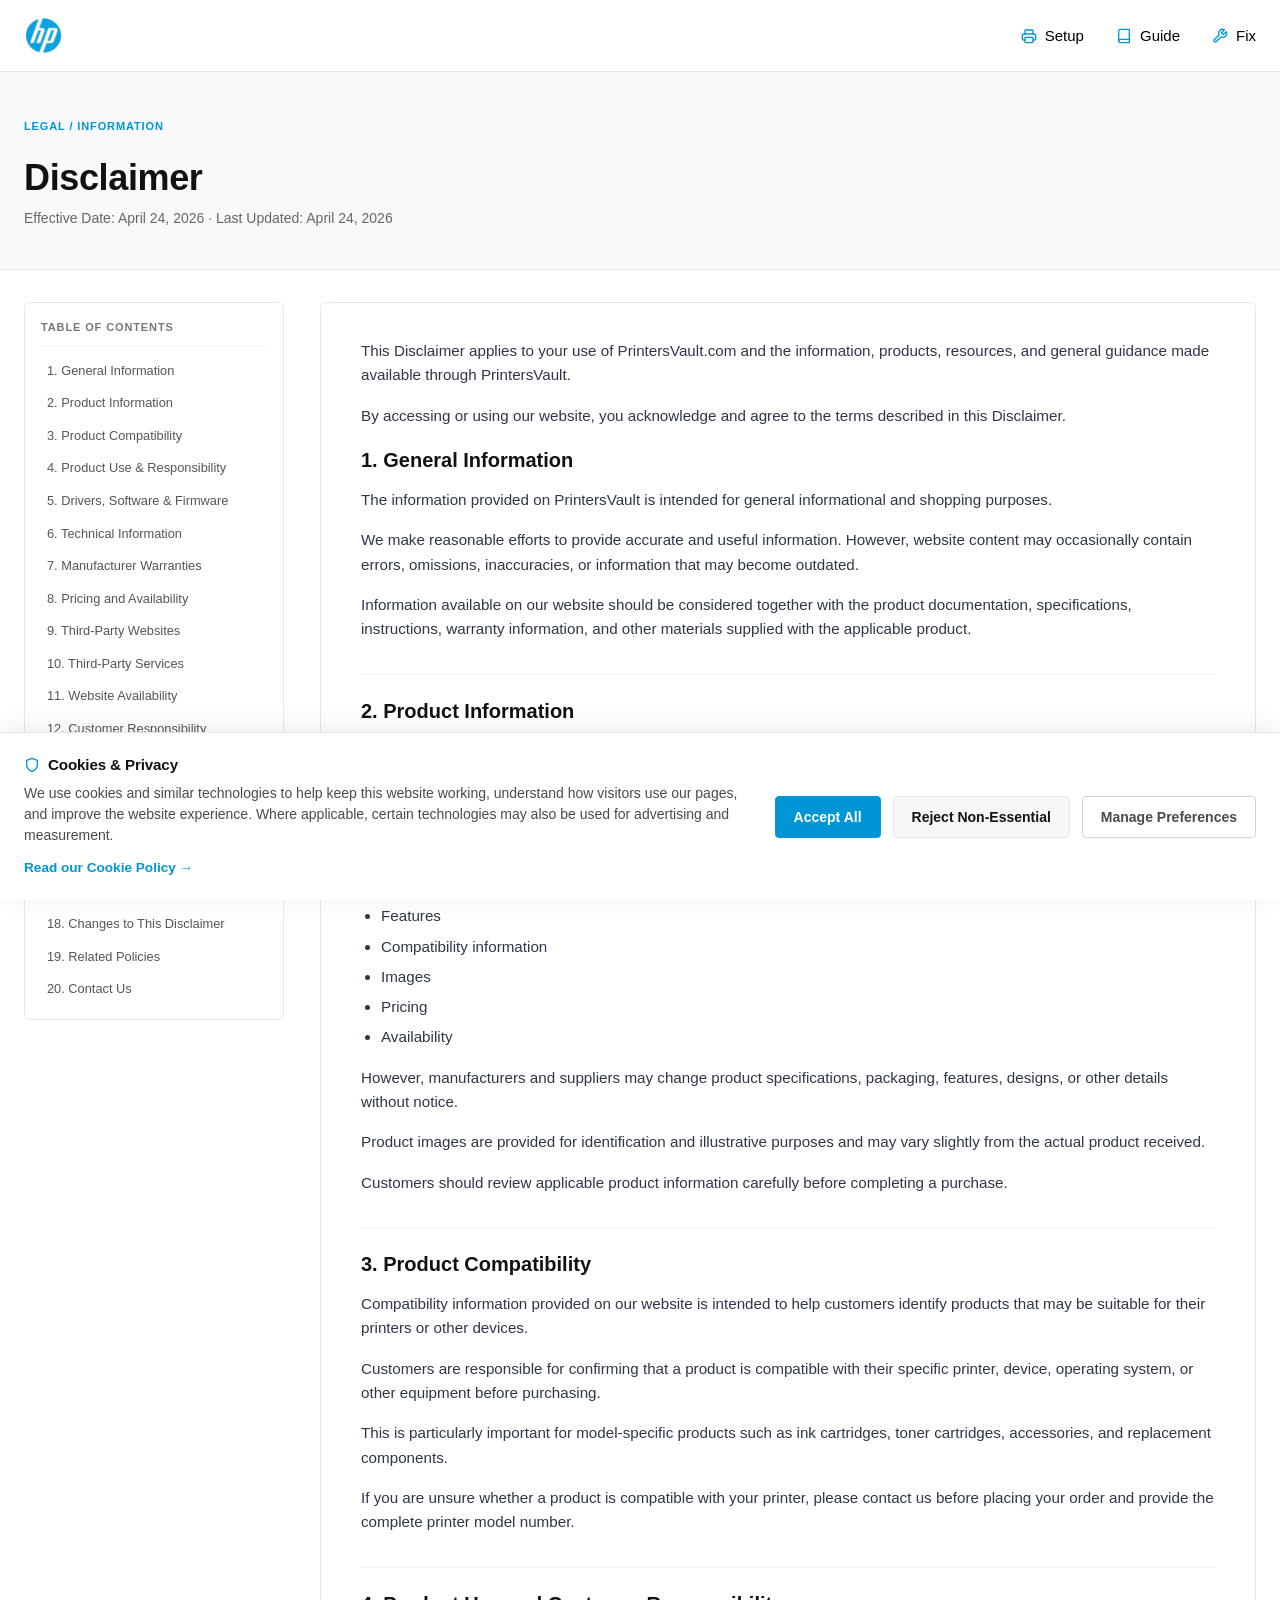
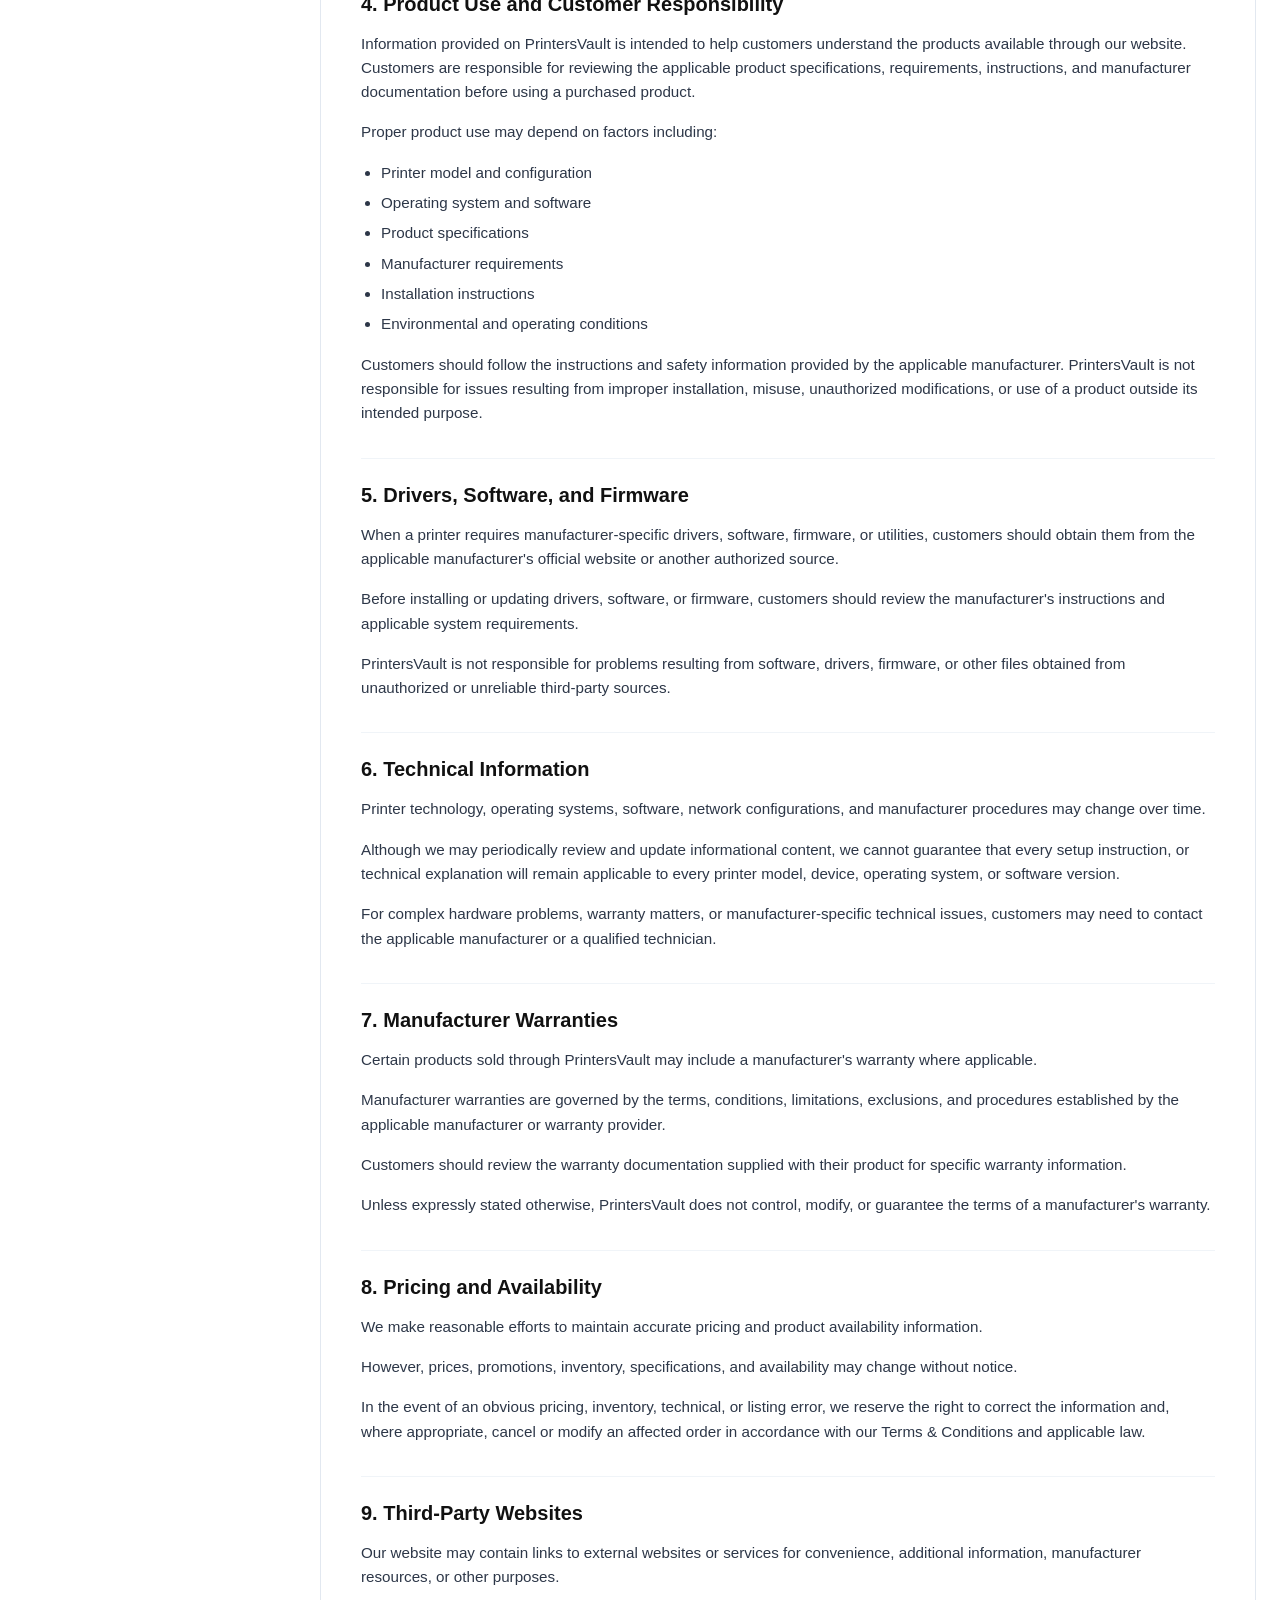
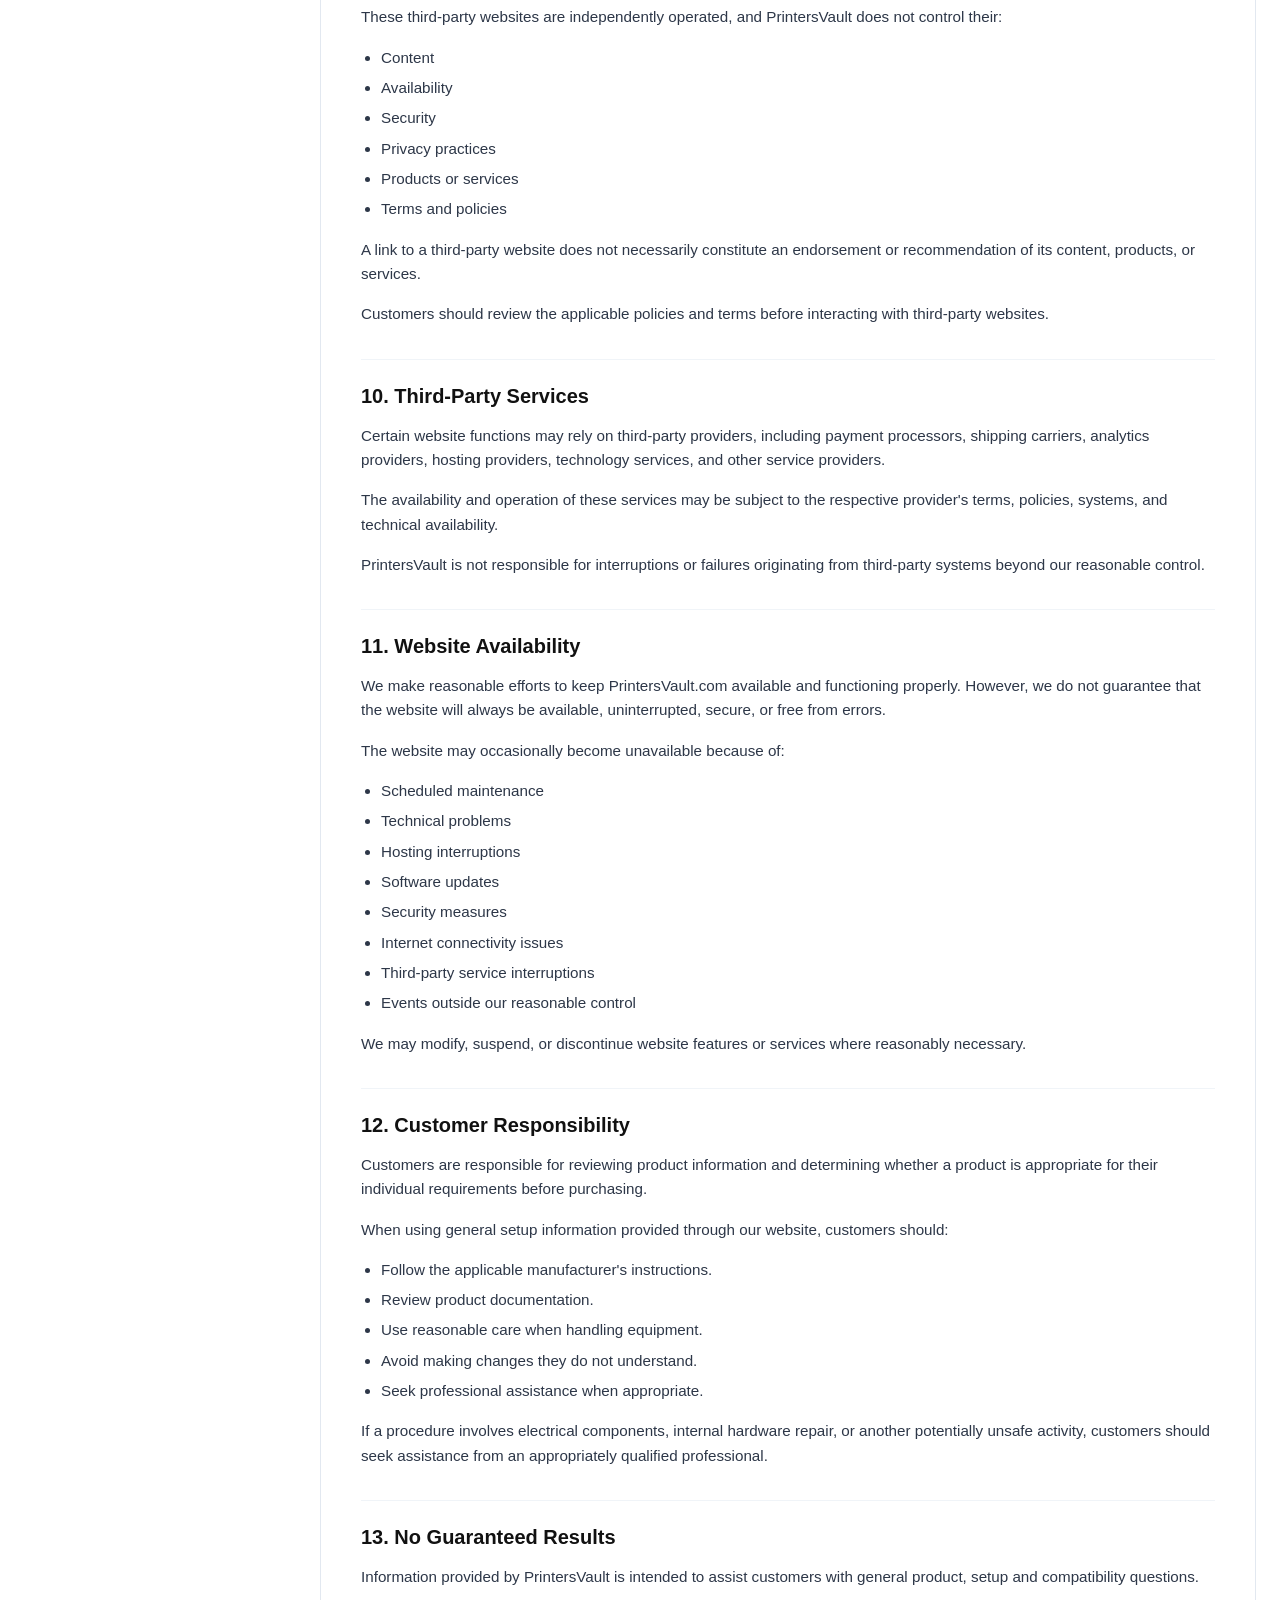
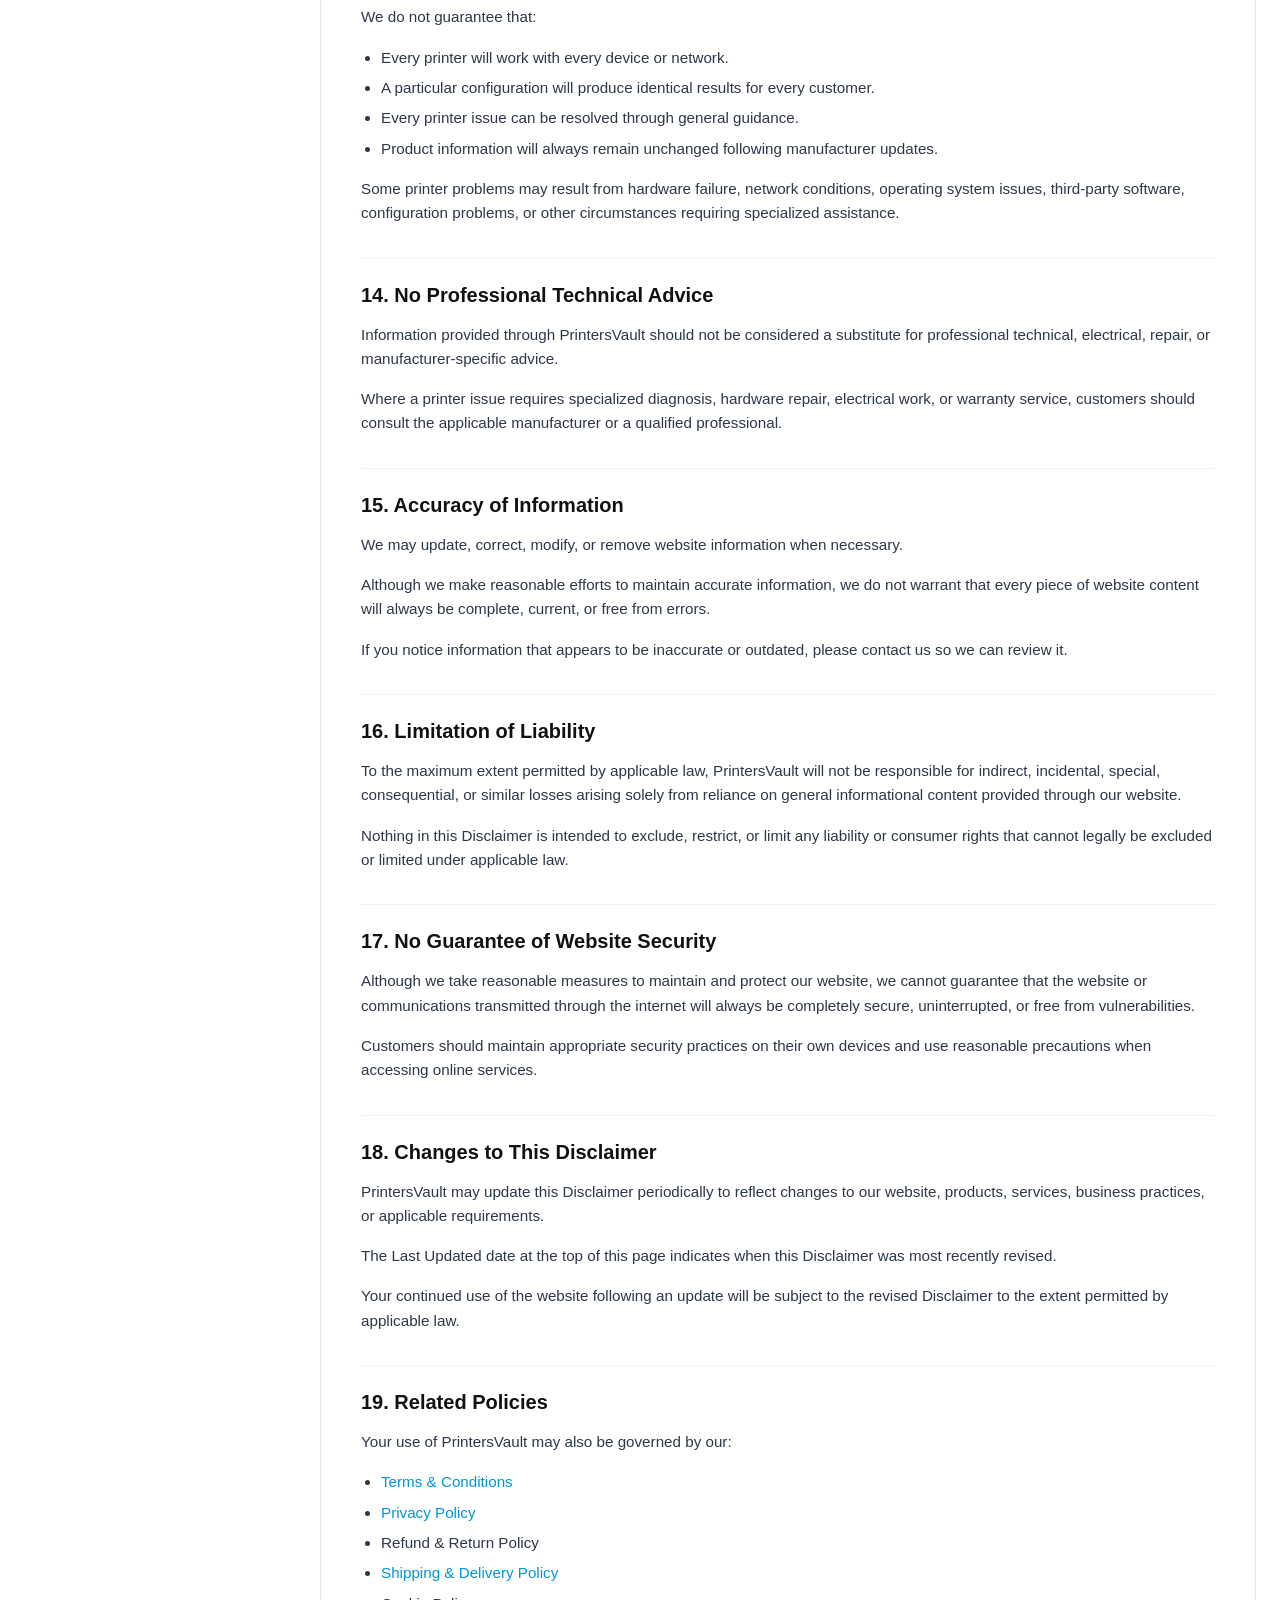
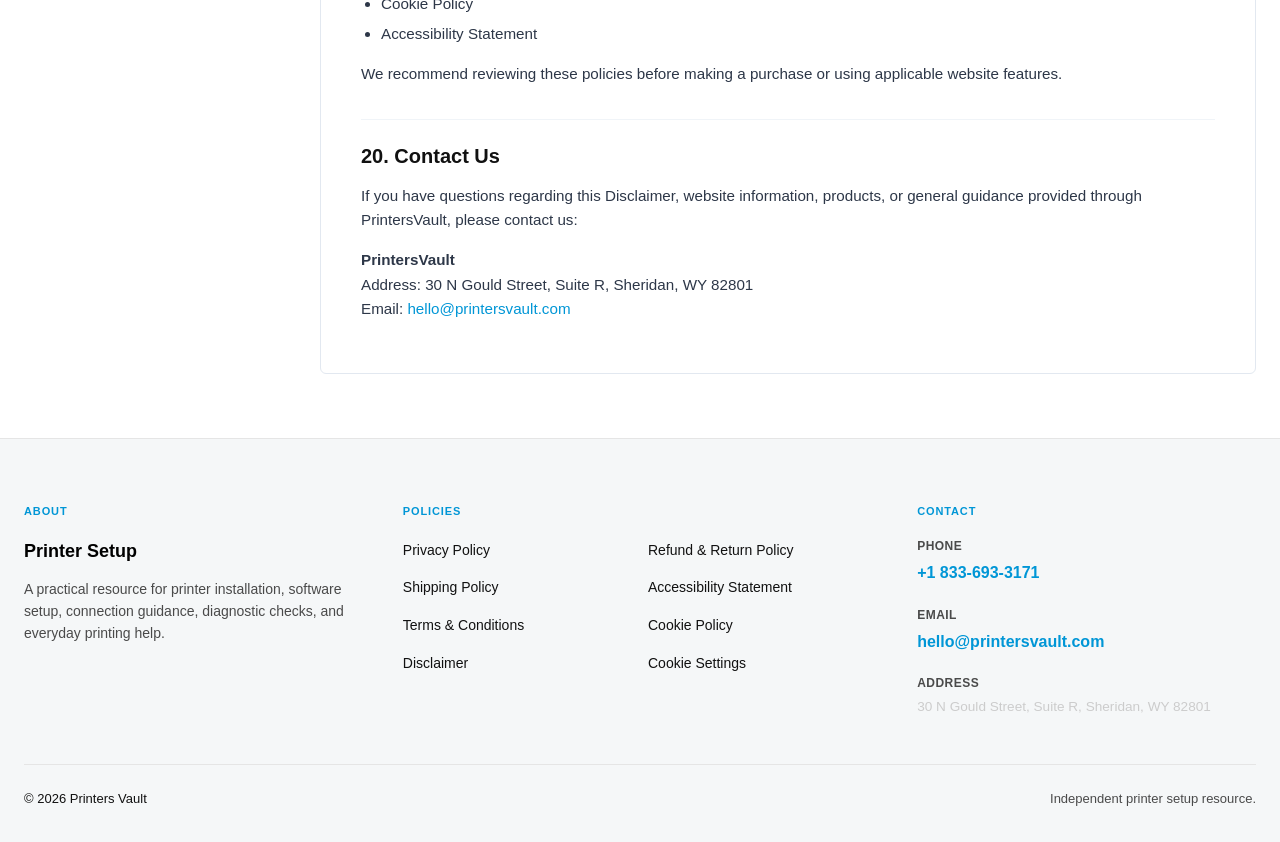
==== commit 3b5efffe: "Update website pages and UI" ====
--- a/disclaimer.html
+++ b/disclaimer.html
@@ -4,13 +4,14 @@
   <meta charset="UTF-8">
   <meta name="viewport" content="width=device-width, initial-scale=1.0">
   <title>Disclaimer | Printer Setup</title>
-  <meta name="description" content="Disclaimer for PrinterSetupExperts. Information, products, resources, and general guidance terms.">
+  <meta name="description" content="Disclaimer for PrintersVault. Information, products, resources, and general guidance terms.">
   <meta name="robots" content="index, follow">
   <!-- Favicon -->
   <link rel="icon" type="image/svg+xml" href="assets/favicon/printer-favicon.svg">
   <link rel="icon" type="image/png" sizes="32x32" href="assets/favicon/printer-favicon-32.png">
   <link rel="apple-touch-icon" sizes="180x180" href="assets/favicon/printer-favicon-180.png">
   <link rel="stylesheet" href="css/style.css">
+  <link rel="stylesheet" href="css/cookie-consent.css">
   <style>
     .policy-layout-grid {
       display: grid;
@@ -111,21 +112,29 @@
 </head>
 <body>
 
-  <!-- GLOBAL HEADER -->
+      <!-- GLOBAL HEADER (72px, Left: Logo, Right Aligned: Setup / Guide / Fix) -->
   <header class="site-header" id="site-header">
     <div class="container header-container">
       <a href="index.html" class="brand-logo" aria-label="Printer Setup Portal Home">
         <img src="assets/logo.png" alt="Printer Setup Logo" class="brand-logo-img">
       </a>
 
-      <nav class="nav-desktop" aria-label="Primary Navigation">
-        <a href="identify-printer.html" class="nav-link">Setup</a>
-        <a href="index.html#setup-guide" class="nav-link">Guide</a>
-        <a href="index.html#fix-guide" class="nav-link">Fix</a>
-      </nav>
+      <div class="nav-desktop" aria-label="Primary Navigation">
+        <span class="nav-item">
+          <svg class="nav-icon" width="16" height="16" viewBox="0 0 24 24" fill="none" stroke="currentColor" stroke-width="2" stroke-linecap="round" stroke-linejoin="round" aria-hidden="true"><path d="M6 18H4a2 2 0 0 1-2-2v-5a2 2 0 0 1 2-2h16a2 2 0 0 1 2 2v5a2 2 0 0 1-2 2h-2"/><path d="M6 9V4a1 1 0 0 1 1-1h10a1 1 0 0 1 1 1v5"/><rect x="6" y="14" width="12" height="8" rx="1"/></svg>
+          <span>Setup</span>
+        </span>
+        <span class="nav-item">
+          <svg class="nav-icon" width="16" height="16" viewBox="0 0 24 24" fill="none" stroke="currentColor" stroke-width="2" stroke-linecap="round" stroke-linejoin="round" aria-hidden="true"><path d="M4 19.5A2.5 2.5 0 0 1 6.5 17H20"/><path d="M6.5 2H20v20H6.5A2.5 2.5 0 0 1 4 19.5v-15A2.5 2.5 0 0 1 6.5 2z"/></svg>
+          <span>Guide</span>
+        </span>
+        <span class="nav-item">
+          <svg class="nav-icon" width="16" height="16" viewBox="0 0 24 24" fill="none" stroke="currentColor" stroke-width="2" stroke-linecap="round" stroke-linejoin="round" aria-hidden="true"><path d="M14.7 6.3a1 1 0 0 0 0 1.4l1.6 1.6a1 1 0 0 0 1.4 0l3.77-3.77a6 6 0 0 1-7.94 7.94l-6.91 6.91a2.12 2.12 0 0 1-3-3l6.91-6.91a6 6 0 0 1 7.94-7.94l-3.76 3.76z"/></svg>
+          <span>Fix</span>
+        </span>
+      </div>
 
       <div class="header-actions">
-        <a href="identify-printer.html" class="btn btn-primary header-cta-desktop">Identify your printer &rarr;</a>
         <button class="mobile-toggle" aria-label="Toggle Navigation Menu" aria-expanded="false" aria-controls="mobile-nav-menu">
           <svg width="24" height="24" viewBox="0 0 24 24" fill="none" stroke="currentColor" stroke-width="2" stroke-linecap="round" stroke-linejoin="round">
             <line x1="3" y1="12" x2="21" y2="12"></line>
@@ -136,11 +145,20 @@
       </div>
     </div>
 
+    <!-- Mobile Navigation Drawer -->
     <div class="mobile-nav" id="mobile-nav-menu">
-      <a href="identify-printer.html" class="nav-link">Setup</a>
-      <a href="index.html#setup-guide" class="nav-link">Guide</a>
-      <a href="index.html#fix-guide" class="nav-link">Fix</a>
-      <a href="identify-printer.html" class="btn btn-primary btn-full" style="margin-top: 1rem;">Identify your printer &rarr;</a>
+      <span class="nav-item">
+        <svg class="nav-icon" width="16" height="16" viewBox="0 0 24 24" fill="none" stroke="currentColor" stroke-width="2" stroke-linecap="round" stroke-linejoin="round" aria-hidden="true"><path d="M6 18H4a2 2 0 0 1-2-2v-5a2 2 0 0 1 2-2h16a2 2 0 0 1 2 2v5a2 2 0 0 1-2 2h-2"/><path d="M6 9V4a1 1 0 0 1 1-1h10a1 1 0 0 1 1 1v5"/><rect x="6" y="14" width="12" height="8" rx="1"/></svg>
+        <span>Setup</span>
+      </span>
+      <span class="nav-item">
+        <svg class="nav-icon" width="16" height="16" viewBox="0 0 24 24" fill="none" stroke="currentColor" stroke-width="2" stroke-linecap="round" stroke-linejoin="round" aria-hidden="true"><path d="M4 19.5A2.5 2.5 0 0 1 6.5 17H20"/><path d="M6.5 2H20v20H6.5A2.5 2.5 0 0 1 4 19.5v-15A2.5 2.5 0 0 1 6.5 2z"/></svg>
+        <span>Guide</span>
+      </span>
+      <span class="nav-item">
+        <svg class="nav-icon" width="16" height="16" viewBox="0 0 24 24" fill="none" stroke="currentColor" stroke-width="2" stroke-linecap="round" stroke-linejoin="round" aria-hidden="true"><path d="M14.7 6.3a1 1 0 0 0 0 1.4l1.6 1.6a1 1 0 0 0 1.4 0l3.77-3.77a6 6 0 0 1-7.94 7.94l-6.91 6.91a2.12 2.12 0 0 1-3-3l6.91-6.91a6 6 0 0 1 7.94-7.94l-3.76 3.76z"/></svg>
+        <span>Fix</span>
+      </span>
     </div>
   </header>
 
@@ -187,16 +205,16 @@
       <!-- POLICY CONTENT BODY -->
       <article class="policy-content-body">
         
-        <p>This Disclaimer applies to your use of printersetupexperts.com and the information, products, resources, and general guidance made available through PrinterSetupExperts.</p>
+        <p>This Disclaimer applies to your use of PrintersVault.com and the information, products, resources, and general guidance made available through PrintersVault.</p>
         <p>By accessing or using our website, you acknowledge and agree to the terms described in this Disclaimer.</p>
 
         <h2 id="section-1">1. General Information</h2>
-        <p>The information provided on PrinterSetupExperts is intended for general informational and shopping purposes.</p>
+        <p>The information provided on PrintersVault is intended for general informational and shopping purposes.</p>
         <p>We make reasonable efforts to provide accurate and useful information. However, website content may occasionally contain errors, omissions, inaccuracies, or information that may become outdated.</p>
         <p>Information available on our website should be considered together with the product documentation, specifications, instructions, warranty information, and other materials supplied with the applicable product.</p>
 
         <h2 id="section-2">2. Product Information</h2>
-        <p>PrinterSetupExperts provides information about printers, ink, toner, accessories, and other printing-related products available through our website.</p>
+        <p>PrintersVault provides information about printers, ink, toner, accessories, and other printing-related products available through our website.</p>
         <p>We make reasonable efforts to accurately present product:</p>
         <ul>
           <li>Descriptions</li>
@@ -218,7 +236,7 @@
         <p>If you are unsure whether a product is compatible with your printer, please contact us before placing your order and provide the complete printer model number.</p>
 
         <h2 id="section-4">4. Product Use and Customer Responsibility</h2>
-        <p>Information provided on PrinterSetupExperts is intended to help customers understand the products available through our website. Customers are responsible for reviewing the applicable product specifications, requirements, instructions, and manufacturer documentation before using a purchased product.</p>
+        <p>Information provided on PrintersVault is intended to help customers understand the products available through our website. Customers are responsible for reviewing the applicable product specifications, requirements, instructions, and manufacturer documentation before using a purchased product.</p>
         <p>Proper product use may depend on factors including:</p>
         <ul>
           <li>Printer model and configuration</li>
@@ -228,12 +246,12 @@
           <li>Installation instructions</li>
           <li>Environmental and operating conditions</li>
         </ul>
-        <p>Customers should follow the instructions and safety information provided by the applicable manufacturer. PrinterSetupExperts is not responsible for issues resulting from improper installation, misuse, unauthorized modifications, or use of a product outside its intended purpose.</p>
+        <p>Customers should follow the instructions and safety information provided by the applicable manufacturer. PrintersVault is not responsible for issues resulting from improper installation, misuse, unauthorized modifications, or use of a product outside its intended purpose.</p>
 
         <h2 id="section-5">5. Drivers, Software, and Firmware</h2>
         <p>When a printer requires manufacturer-specific drivers, software, firmware, or utilities, customers should obtain them from the applicable manufacturer's official website or another authorized source.</p>
         <p>Before installing or updating drivers, software, or firmware, customers should review the manufacturer's instructions and applicable system requirements.</p>
-        <p>PrinterSetupExperts is not responsible for problems resulting from software, drivers, firmware, or other files obtained from unauthorized or unreliable third-party sources.</p>
+        <p>PrintersVault is not responsible for problems resulting from software, drivers, firmware, or other files obtained from unauthorized or unreliable third-party sources.</p>
 
         <h2 id="section-6">6. Technical Information</h2>
         <p>Printer technology, operating systems, software, network configurations, and manufacturer procedures may change over time.</p>
@@ -241,10 +259,10 @@
         <p>For complex hardware problems, warranty matters, or manufacturer-specific technical issues, customers may need to contact the applicable manufacturer or a qualified technician.</p>
 
         <h2 id="section-7">7. Manufacturer Warranties</h2>
-        <p>Certain products sold through PrinterSetupExperts may include a manufacturer's warranty where applicable.</p>
+        <p>Certain products sold through PrintersVault may include a manufacturer's warranty where applicable.</p>
         <p>Manufacturer warranties are governed by the terms, conditions, limitations, exclusions, and procedures established by the applicable manufacturer or warranty provider.</p>
         <p>Customers should review the warranty documentation supplied with their product for specific warranty information.</p>
-        <p>Unless expressly stated otherwise, PrinterSetupExperts does not control, modify, or guarantee the terms of a manufacturer's warranty.</p>
+        <p>Unless expressly stated otherwise, PrintersVault does not control, modify, or guarantee the terms of a manufacturer's warranty.</p>
 
         <h2 id="section-8">8. Pricing and Availability</h2>
         <p>We make reasonable efforts to maintain accurate pricing and product availability information.</p>
@@ -253,7 +271,7 @@
 
         <h2 id="section-9">9. Third-Party Websites</h2>
         <p>Our website may contain links to external websites or services for convenience, additional information, manufacturer resources, or other purposes.</p>
-        <p>These third-party websites are independently operated, and PrinterSetupExperts does not control their:</p>
+        <p>These third-party websites are independently operated, and PrintersVault does not control their:</p>
         <ul>
           <li>Content</li>
           <li>Availability</li>
@@ -268,10 +286,10 @@
         <h2 id="section-10">10. Third-Party Services</h2>
         <p>Certain website functions may rely on third-party providers, including payment processors, shipping carriers, analytics providers, hosting providers, technology services, and other service providers.</p>
         <p>The availability and operation of these services may be subject to the respective provider's terms, policies, systems, and technical availability.</p>
-        <p>PrinterSetupExperts is not responsible for interruptions or failures originating from third-party systems beyond our reasonable control.</p>
+        <p>PrintersVault is not responsible for interruptions or failures originating from third-party systems beyond our reasonable control.</p>
 
         <h2 id="section-11">11. Website Availability</h2>
-        <p>We make reasonable efforts to keep printersetupexperts.com available and functioning properly. However, we do not guarantee that the website will always be available, uninterrupted, secure, or free from errors.</p>
+        <p>We make reasonable efforts to keep PrintersVault.com available and functioning properly. However, we do not guarantee that the website will always be available, uninterrupted, secure, or free from errors.</p>
         <p>The website may occasionally become unavailable because of:</p>
         <ul>
           <li>Scheduled maintenance</li>
@@ -298,7 +316,7 @@
         <p>If a procedure involves electrical components, internal hardware repair, or another potentially unsafe activity, customers should seek assistance from an appropriately qualified professional.</p>
 
         <h2 id="section-13">13. No Guaranteed Results</h2>
-        <p>Information provided by PrinterSetupExperts is intended to assist customers with general product, setup and compatibility questions.</p>
+        <p>Information provided by PrintersVault is intended to assist customers with general product, setup and compatibility questions.</p>
         <p>We do not guarantee that:</p>
         <ul>
           <li>Every printer will work with every device or network.</li>
@@ -309,7 +327,7 @@
         <p>Some printer problems may result from hardware failure, network conditions, operating system issues, third-party software, configuration problems, or other circumstances requiring specialized assistance.</p>
 
         <h2 id="section-14">14. No Professional Technical Advice</h2>
-        <p>Information provided through PrinterSetupExperts should not be considered a substitute for professional technical, electrical, repair, or manufacturer-specific advice.</p>
+        <p>Information provided through PrintersVault should not be considered a substitute for professional technical, electrical, repair, or manufacturer-specific advice.</p>
         <p>Where a printer issue requires specialized diagnosis, hardware repair, electrical work, or warranty service, customers should consult the applicable manufacturer or a qualified professional.</p>
 
         <h2 id="section-15">15. Accuracy of Information</h2>
@@ -318,7 +336,7 @@
         <p>If you notice information that appears to be inaccurate or outdated, please contact us so we can review it.</p>
 
         <h2 id="section-16">16. Limitation of Liability</h2>
-        <p>To the maximum extent permitted by applicable law, PrinterSetupExperts will not be responsible for indirect, incidental, special, consequential, or similar losses arising solely from reliance on general informational content provided through our website.</p>
+        <p>To the maximum extent permitted by applicable law, PrintersVault will not be responsible for indirect, incidental, special, consequential, or similar losses arising solely from reliance on general informational content provided through our website.</p>
         <p>Nothing in this Disclaimer is intended to exclude, restrict, or limit any liability or consumer rights that cannot legally be excluded or limited under applicable law.</p>
 
         <h2 id="section-17">17. No Guarantee of Website Security</h2>
@@ -326,12 +344,12 @@
         <p>Customers should maintain appropriate security practices on their own devices and use reasonable precautions when accessing online services.</p>
 
         <h2 id="section-18">18. Changes to This Disclaimer</h2>
-        <p>PrinterSetupExperts may update this Disclaimer periodically to reflect changes to our website, products, services, business practices, or applicable requirements.</p>
+        <p>PrintersVault may update this Disclaimer periodically to reflect changes to our website, products, services, business practices, or applicable requirements.</p>
         <p>The Last Updated date at the top of this page indicates when this Disclaimer was most recently revised.</p>
         <p>Your continued use of the website following an update will be subject to the revised Disclaimer to the extent permitted by applicable law.</p>
 
         <h2 id="section-19">19. Related Policies</h2>
-        <p>Your use of PrinterSetupExperts may also be governed by our:</p>
+        <p>Your use of PrintersVault may also be governed by our:</p>
         <ul>
           <li><a href="terms-and-conditions.html">Terms &amp; Conditions</a></li>
           <li><a href="privacy-policy.html">Privacy Policy</a></li>
@@ -343,11 +361,11 @@
         <p>We recommend reviewing these policies before making a purchase or using applicable website features.</p>
 
         <h2 id="section-20">20. Contact Us</h2>
-        <p>If you have questions regarding this Disclaimer, website information, products, or general guidance provided through PrinterSetupExperts, please contact us:</p>
+        <p>If you have questions regarding this Disclaimer, website information, products, or general guidance provided through PrintersVault, please contact us:</p>
         <p>
-          <strong>PrinterSetupExperts</strong><br>
+          <strong>PrintersVault</strong><br>
           Address: 30 N Gould Street, Suite R, Sheridan, WY 82801<br>
-          Email: <a href="mailto:hello@printerexpertshub.com" style="color: var(--color-blue);">hello@printerexpertshub.com</a>
+          Email: <a href="mailto:hello@printersvault.com" style="color: var(--color-blue);">hello@printersvault.com</a>
         </p>
 
       </article>
@@ -365,14 +383,22 @@
           <p class="footer-about-text">A practical resource for printer installation, software setup, connection guidance, diagnostic checks, and everyday printing help.</p>
         </div>
 
-        <div class="footer-col">
+                <div class="footer-col">
           <span class="footer-col-eyebrow">POLICIES</span>
-          <ul class="footer-links-list">
-            <li><a href="privacy-policy.html">Privacy Policy</a></li>
-            <li><a href="shipping-policy.html">Shipping Policy</a></li>
-            <li><a href="terms-and-conditions.html">Terms &amp; Conditions</a></li>
-            <li><a href="disclaimer.html">Disclaimer</a></li>
-          </ul>
+          <div class="footer-policies-grid" style="display: grid; grid-template-columns: repeat(2, minmax(0, 1fr)); gap: 8px 16px;">
+            <ul class="footer-links-list" style="margin:0; padding:0;">
+              <li><a href="privacy-policy.html">Privacy Policy</a></li>
+              <li><a href="shipping-policy.html">Shipping Policy</a></li>
+              <li><a href="terms-and-conditions.html">Terms &amp; Conditions</a></li>
+              <li><a href="disclaimer.html">Disclaimer</a></li>
+            </ul>
+            <ul class="footer-links-list" style="margin:0; padding:0;">
+              <li><a href="refund-and-return-policy.html">Refund &amp; Return Policy</a></li>
+              <li><a href="accessibility-statement.html">Accessibility Statement</a></li>
+              <li><a href="cookie-policy.html">Cookie Policy</a></li>
+              <li><button type="button" class="cookie-settings-trigger">Cookie Settings</button></li>
+            </ul>
+          </div>
         </div>
 
         <div class="footer-col">
@@ -380,11 +406,11 @@
           <div class="footer-contact-block">
             <div class="footer-contact-item">
               <span class="contact-label">Phone</span>
-              <a href="tel:85201477963" class="contact-value-link">85201477963</a>
+              <a href="tel:+1 833-693-3171" class="contact-value-link">+1 833-693-3171</a>
             </div>
             <div class="footer-contact-item" style="margin-top: 8px;">
               <span class="contact-label">Email</span>
-              <a href="mailto:hello@printerexpertshub.com" class="contact-value-link">hello@printerexpertshub.com</a>
+              <a href="mailto:hello@printersvault.com" class="contact-value-link">hello@printersvault.com</a>
             </div>
             <div class="footer-contact-item" style="margin-top: 8px;">
               <span class="contact-label">Address</span>
@@ -395,7 +421,7 @@
       </div>
 
       <div class="footer-bottom-bar">
-        <div class="footer-copy-text">&copy; 2026 Printer Setup</div>
+        <div class="footer-copy-text">&copy; 2026 Printers Vault</div>
         <div class="footer-meta-text">Independent printer setup resource.</div>
       </div>
     </div>
@@ -403,5 +429,6 @@
 
   <script src="js/site-config.js"></script>
   <script src="js/main.js"></script>
+  <script src="js/cookie-consent.js"></script>
 </body>
 </html>
--- a/css/style.css
+++ b/css/style.css
@@ -268,19 +268,25 @@
   display: flex;
   align-items: center;
   gap: 32px;
-}
-
-.nav-link {
+  margin-left: auto;
+}
+
+.nav-item {
+  display: inline-flex;
+  align-items: center;
+  gap: 8px;
   font-size: var(--font-size-sm);
   font-weight: 500;
   color: var(--color-black);
   padding: 8px 0;
-  transition: color var(--transition-fast);
-  text-decoration: none;
-}
-
-.nav-link:hover, .nav-link.active {
-  color: var(--color-blue);
+  user-select: none;
+}
+
+.nav-item .nav-icon {
+  width: 16px;
+  height: 16px;
+  flex-shrink: 0;
+  stroke: var(--color-blue, #0096D6);
 }
 
 .header-actions {
@@ -2453,9 +2459,21 @@
 
 .footer-columns-grid {
   display: grid;
-  grid-template-columns: 1.2fr 1fr 1fr;
-  gap: 56px;
+  grid-template-columns: 1fr 1.4fr 1fr;
+  gap: 40px;
   margin-bottom: 48px;
+}
+
+.footer-policies-grid {
+  display: grid;
+  grid-template-columns: repeat(2, minmax(0, 1fr));
+  gap: 8px 16px;
+}
+
+@media (max-width: 600px) {
+  .footer-policies-grid {
+    grid-template-columns: minmax(0, 1fr);
+  }
 }
 
 .footer-col {
--- a/css/cookie-consent.css
+++ b/css/cookie-consent.css
@@ -0,0 +1,400 @@
+/* ==========================================================================
+   PRINTER SETUP PORTAL — COOKIE CONSENT & PRIVACY SYSTEM STYLESHEET
+   Brand Palette: Electric Blue (#0096D6), Dark Neutral (#111111), Border (#E2E8F0)
+   ========================================================================== */
+
+/* --------------------------------------------------------------------------
+   1. COOKIE CONSENT BANNER (BOTTOM VIEWPORT)
+   -------------------------------------------------------------------------- */
+.cookie-banner-wrapper {
+  position: fixed;
+  bottom: 0;
+  left: 0;
+  right: 0;
+  z-index: 9999;
+  background: #FFFFFF;
+  border-top: 1px solid #E2E8F0;
+  box-shadow: 0 -4px 24px rgba(0, 0, 0, 0.08);
+  padding: 20px 0;
+  transform: translateY(100%);
+  opacity: 0;
+  visibility: hidden;
+  transition: transform 300ms cubic-bezier(0.16, 1, 0.3, 1), opacity 300ms ease, visibility 300ms ease;
+  font-family: var(--font-family, "Forma DJR UI", "Helvetica Neue", Arial, sans-serif);
+}
+
+.cookie-banner-wrapper.is-visible {
+  transform: translateY(0);
+  opacity: 1;
+  visibility: visible;
+}
+
+.cookie-banner-container {
+  width: min(100% - 48px, 1400px);
+  margin-inline: auto;
+  display: flex;
+  align-items: center;
+  justify-content: space-between;
+  gap: 32px;
+}
+
+.cookie-banner-content {
+  flex: 1;
+  max-width: 820px;
+}
+
+.cookie-banner-title {
+  font-size: 0.95rem;
+  font-weight: 700;
+  color: #111111;
+  margin: 0 0 6px 0;
+  display: flex;
+  align-items: center;
+  gap: 8px;
+  letter-spacing: -0.01em;
+}
+
+.cookie-banner-title-icon {
+  width: 16px;
+  height: 16px;
+  stroke: var(--color-blue, #0096D6);
+  flex-shrink: 0;
+}
+
+.cookie-banner-desc {
+  font-size: 0.875rem;
+  color: #4A4A4A;
+  line-height: 1.5;
+  margin: 0 0 8px 0;
+}
+
+.cookie-policy-link {
+  font-size: 0.85rem;
+  font-weight: 600;
+  color: var(--color-blue, #0096D6);
+  text-decoration: none;
+  display: inline-flex;
+  align-items: center;
+  gap: 4px;
+  transition: color 150ms ease;
+}
+
+.cookie-policy-link:hover {
+  color: var(--color-blue-hover, #0077B5);
+  text-decoration: underline;
+}
+
+/* BUTTONS GROUP */
+.cookie-btn-group {
+  display: flex;
+  align-items: center;
+  gap: 12px;
+  flex-shrink: 0;
+}
+
+.cookie-btn {
+  height: 42px;
+  padding: 0 18px;
+  font-size: 0.875rem;
+  font-weight: 600;
+  border-radius: 4px;
+  cursor: pointer;
+  border: 1px solid transparent;
+  transition: all 150ms ease-in-out;
+  white-space: nowrap;
+  user-select: none;
+  font-family: inherit;
+  display: inline-flex;
+  align-items: center;
+  justify-content: center;
+}
+
+.cookie-btn:focus-visible {
+  outline: 2px solid var(--color-blue, #0096D6);
+  outline-offset: 2px;
+}
+
+.cookie-btn-primary {
+  background-color: var(--color-blue, #0096D6);
+  color: #FFFFFF;
+  border-color: var(--color-blue, #0096D6);
+}
+
+.cookie-btn-primary:hover {
+  background-color: var(--color-blue-hover, #0077B5);
+  border-color: var(--color-blue-hover, #0077B5);
+}
+
+.cookie-btn-secondary {
+  background-color: #F5F7F8;
+  color: #111111;
+  border-color: #E2E8F0;
+}
+
+.cookie-btn-secondary:hover {
+  background-color: #EAEFF2;
+  border-color: #CBD5E0;
+}
+
+.cookie-btn-text {
+  background-color: transparent;
+  color: #4A4A4A;
+  border-color: #CBD5E0;
+}
+
+.cookie-btn-text:hover {
+  background-color: #F7F9FA;
+  color: #111111;
+  border-color: #A0AEC0;
+}
+
+/* --------------------------------------------------------------------------
+   2. COOKIE PREFERENCES MODAL
+   -------------------------------------------------------------------------- */
+.cookie-modal-backdrop {
+  position: fixed;
+  inset: 0;
+  z-index: 10000;
+  background-color: rgba(0, 0, 0, 0.45);
+  backdrop-filter: blur(2px);
+  display: flex;
+  align-items: center;
+  justify-content: center;
+  padding: 20px;
+  opacity: 0;
+  visibility: hidden;
+  transition: opacity 250ms ease, visibility 250ms ease;
+  font-family: var(--font-family, "Forma DJR UI", "Helvetica Neue", Arial, sans-serif);
+}
+
+.cookie-modal-backdrop.is-open {
+  opacity: 1;
+  visibility: visible;
+}
+
+.cookie-modal-dialog {
+  background: #FFFFFF;
+  border: 1px solid #E2E8F0;
+  border-radius: 8px;
+  box-shadow: 0 20px 40px rgba(0, 0, 0, 0.16);
+  width: 100%;
+  max-width: 600px;
+  max-height: calc(100vh - 40px);
+  display: flex;
+  flex-direction: column;
+  transform: scale(0.96) translateY(10px);
+  transition: transform 250ms cubic-bezier(0.16, 1, 0.3, 1);
+  overflow: hidden;
+}
+
+.cookie-modal-backdrop.is-open .cookie-modal-dialog {
+  transform: scale(1) translateY(0);
+}
+
+/* MODAL HEADER */
+.cookie-modal-header {
+  padding: 20px 24px;
+  border-bottom: 1px solid #F0F4F8;
+  display: flex;
+  align-items: center;
+  justify-content: space-between;
+}
+
+.cookie-modal-title-group h3 {
+  font-size: 1.15rem;
+  font-weight: 700;
+  color: #111111;
+  margin: 0;
+}
+
+.cookie-modal-title-group p {
+  font-size: 0.85rem;
+  color: #666666;
+  margin: 4px 0 0 0;
+}
+
+.cookie-modal-close-btn {
+  background: none;
+  border: none;
+  color: #718096;
+  cursor: pointer;
+  padding: 8px;
+  border-radius: 4px;
+  display: flex;
+  align-items: center;
+  justify-content: center;
+  transition: background 150ms ease, color 150ms ease;
+}
+
+.cookie-modal-close-btn:hover {
+  background: #F7F9FA;
+  color: #111111;
+}
+
+/* MODAL BODY (CATEGORIES) */
+.cookie-modal-body {
+  padding: 20px 24px;
+  overflow-y: auto;
+  display: flex;
+  flex-direction: column;
+  gap: 16px;
+}
+
+.cookie-category-card {
+  background: #F8FAFC;
+  border: 1px solid #E2E8F0;
+  border-radius: 6px;
+  padding: 16px 20px;
+}
+
+.cookie-category-header {
+  display: flex;
+  align-items: center;
+  justify-content: space-between;
+  margin-bottom: 6px;
+}
+
+.cookie-category-name {
+  font-size: 0.9rem;
+  font-weight: 700;
+  color: #111111;
+  text-transform: uppercase;
+  letter-spacing: 0.05em;
+  display: flex;
+  align-items: center;
+  gap: 8px;
+}
+
+.cookie-badge-locked {
+  font-size: 10px;
+  font-weight: 700;
+  color: #0096D6;
+  background: #E6F4FA;
+  padding: 2px 8px;
+  border-radius: 12px;
+  letter-spacing: 0.05em;
+}
+
+.cookie-category-desc {
+  font-size: 0.85rem;
+  color: #4A5568;
+  line-height: 1.5;
+  margin: 0;
+}
+
+/* ACCESSIBLE TOGGLE SWITCH */
+.cookie-switch {
+  position: relative;
+  display: inline-block;
+  width: 44px;
+  height: 24px;
+  flex-shrink: 0;
+}
+
+.cookie-switch input {
+  opacity: 0;
+  width: 0;
+  height: 0;
+}
+
+.cookie-slider {
+  position: absolute;
+  cursor: pointer;
+  inset: 0;
+  background-color: #CBD5E0;
+  transition: 200ms ease;
+  border-radius: 24px;
+}
+
+.cookie-slider::before {
+  position: absolute;
+  content: "";
+  height: 18px;
+  width: 18px;
+  left: 3px;
+  bottom: 3px;
+  background-color: white;
+  transition: 200ms ease;
+  border-radius: 50%;
+  box-shadow: 0 1px 3px rgba(0, 0, 0, 0.2);
+}
+
+.cookie-switch input:checked + .cookie-slider {
+  background-color: var(--color-blue, #0096D6);
+}
+
+.cookie-switch input:checked + .cookie-slider::before {
+  transform: translateX(20px);
+}
+
+.cookie-switch input:disabled + .cookie-slider {
+  background-color: #A0AEC0;
+  cursor: not-allowed;
+  opacity: 0.8;
+}
+
+.cookie-switch input:focus-visible + .cookie-slider {
+  box-shadow: 0 0 0 2px #FFFFFF, 0 0 0 4px var(--color-blue, #0096D6);
+}
+
+/* MODAL FOOTER */
+.cookie-modal-footer {
+  padding: 16px 24px;
+  border-top: 1px solid #F0F4F8;
+  background: #FFFFFF;
+  display: flex;
+  align-items: center;
+  justify-content: flex-end;
+  gap: 10px;
+}
+
+/* FOOTER LINK FOR REOPENING COOKIE SETTINGS */
+.cookie-settings-trigger {
+  font-size: 14px;
+  color: var(--color-text, #111111);
+  text-decoration: none;
+  cursor: pointer;
+  background: none;
+  border: none;
+  padding: 0;
+  font-family: inherit;
+  transition: color 150ms ease;
+}
+
+.cookie-settings-trigger:hover {
+  color: var(--color-blue, #0096D6);
+  text-decoration: underline;
+}
+
+/* --------------------------------------------------------------------------
+   3. RESPONSIVE BREAKPOINTS (MOBILE & TABLET)
+   -------------------------------------------------------------------------- */
+@media (max-width: 860px) {
+  .cookie-banner-container {
+    flex-direction: column;
+    align-items: stretch;
+    gap: 16px;
+    width: min(100% - 32px, 1400px);
+  }
+
+  .cookie-btn-group {
+    flex-direction: column;
+    width: 100%;
+  }
+
+  .cookie-btn {
+    width: 100%;
+  }
+
+  .cookie-modal-dialog {
+    max-height: calc(100vh - 32px);
+  }
+
+  .cookie-modal-footer {
+    flex-direction: column-reverse;
+  }
+
+  .cookie-modal-footer .cookie-btn {
+    width: 100%;
+  }
+}
